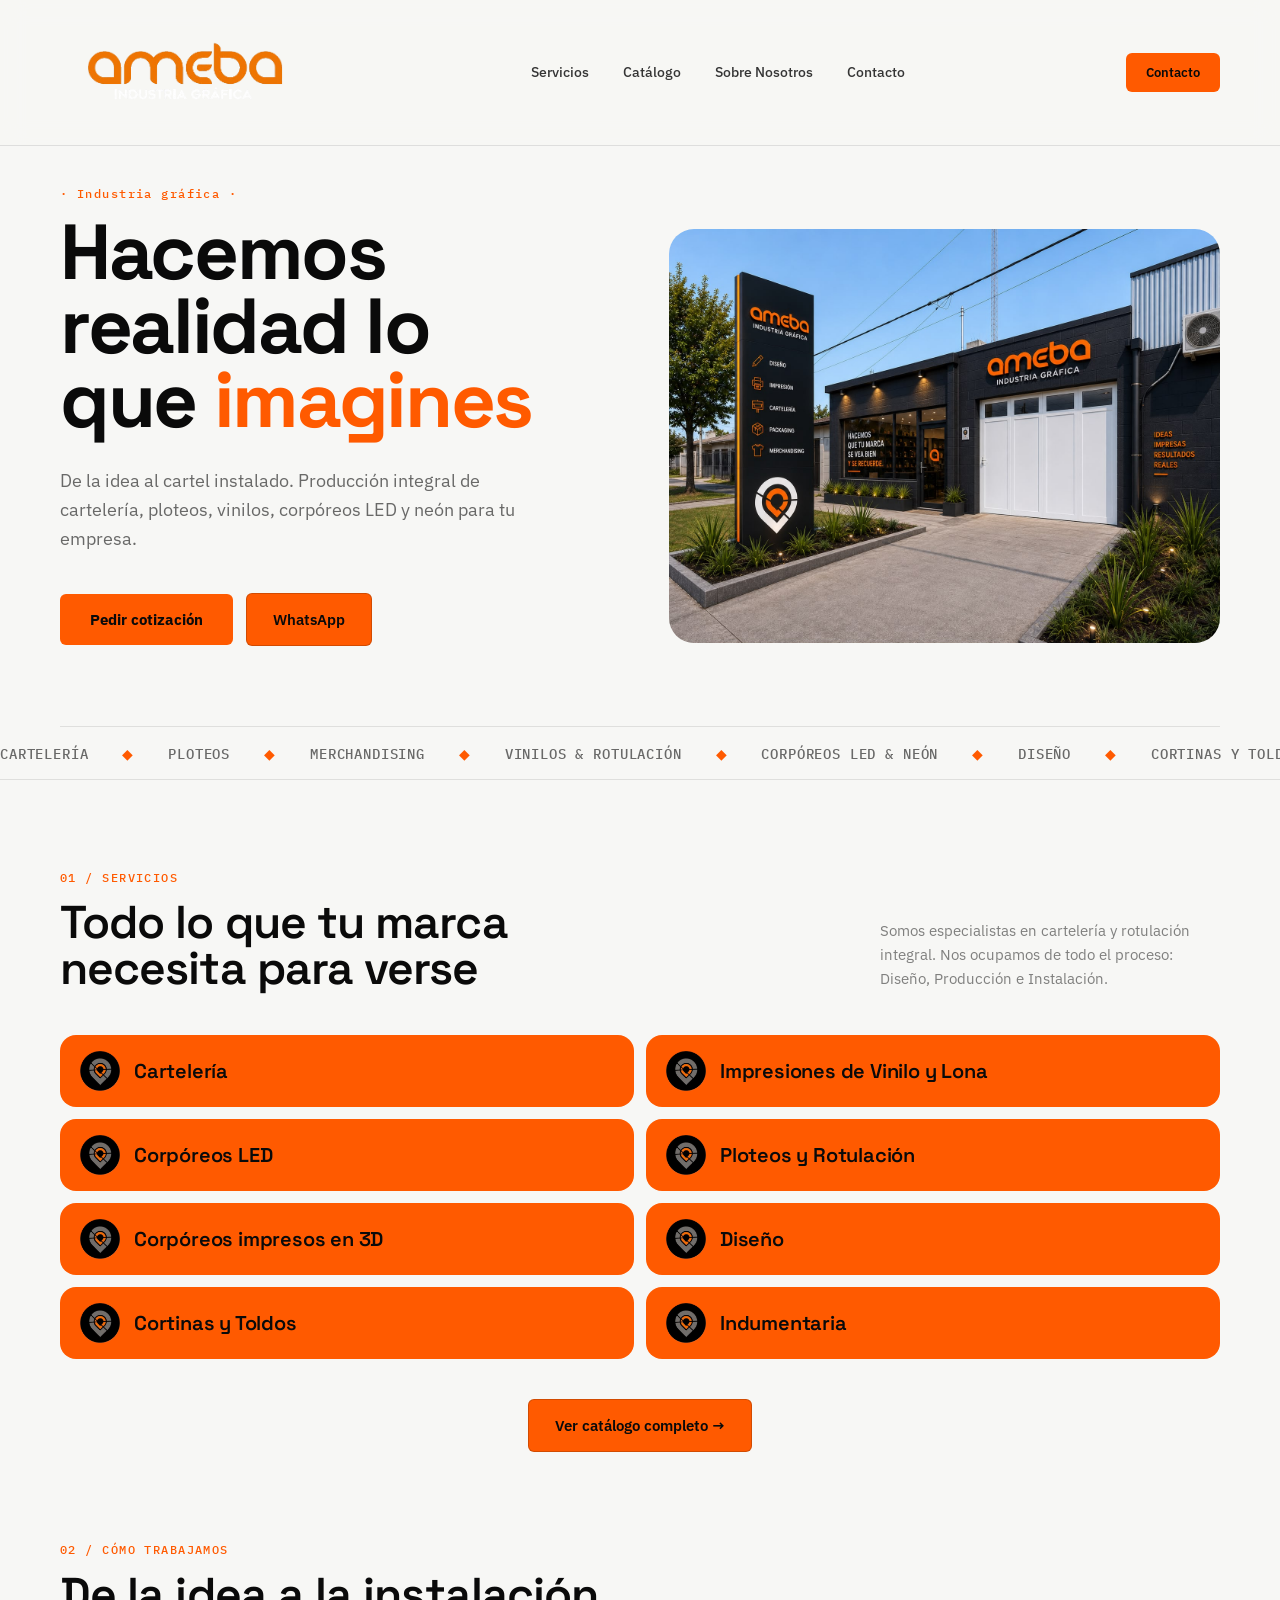
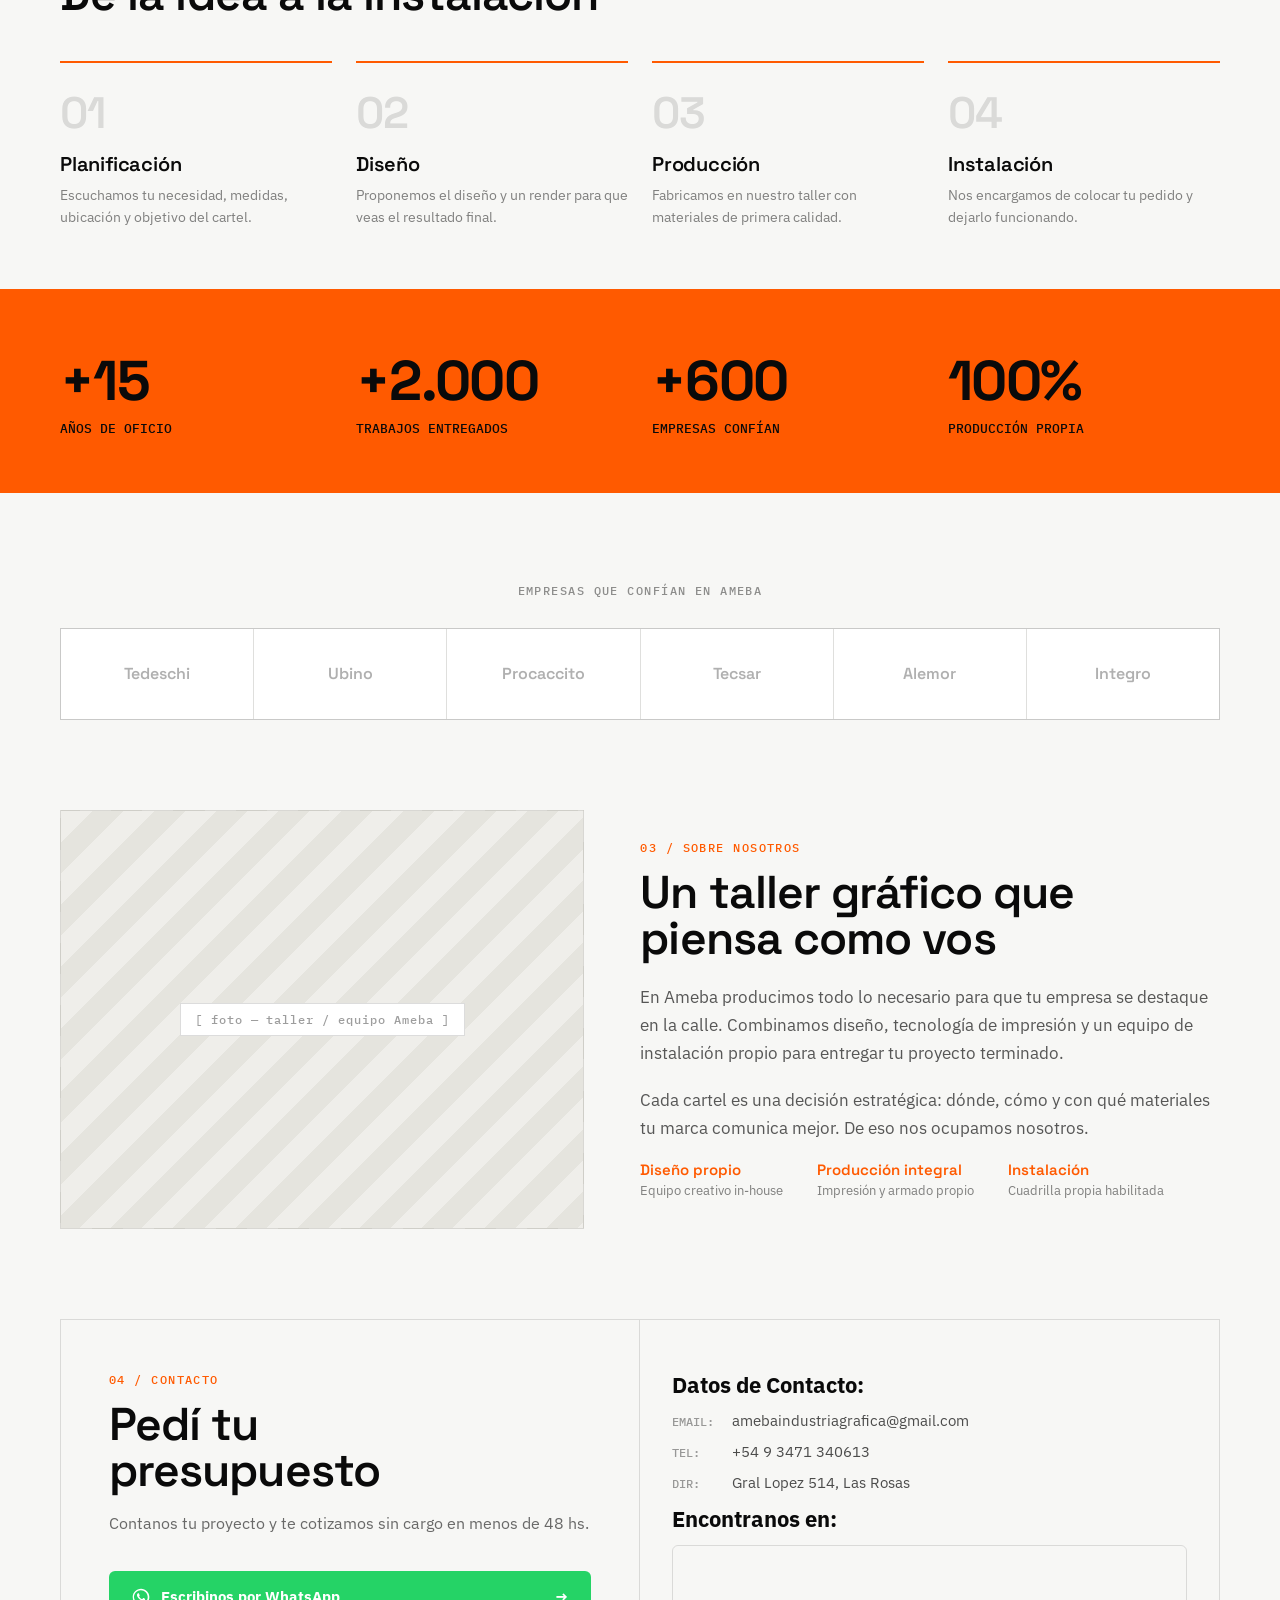
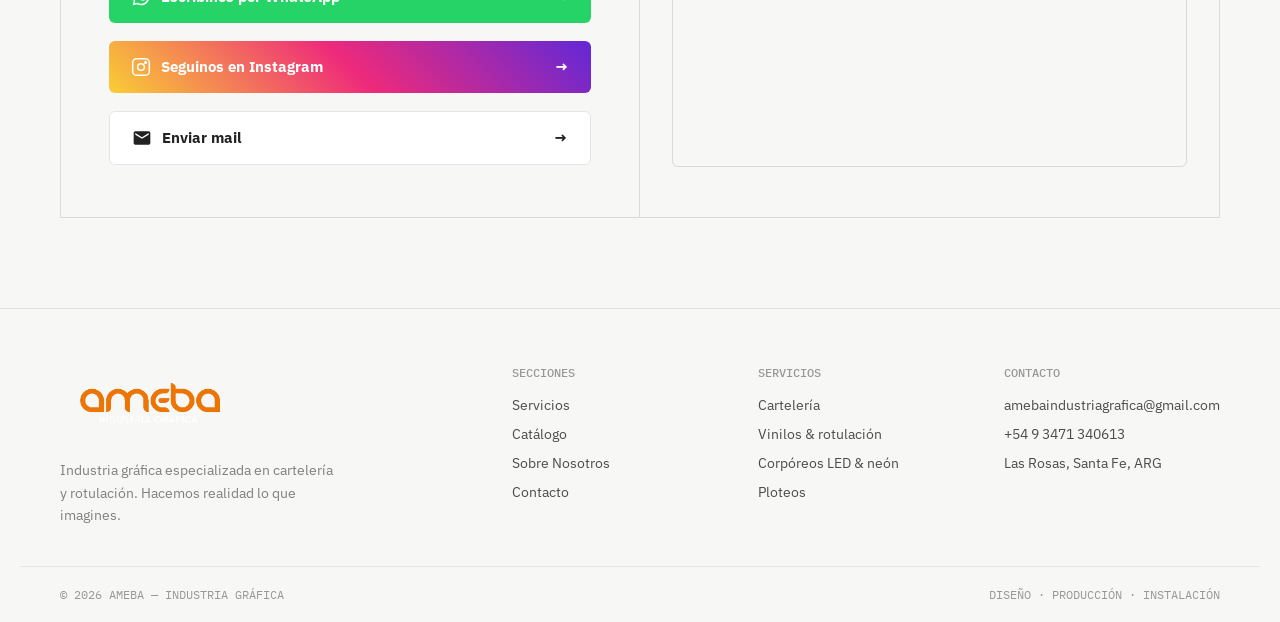
==== index.html @ 9a5fec44 "22/7" ====
<!doctype html>
<html lang="es">
  <head>
    <meta charset="UTF-8" />
    <meta name="viewport" content="width=device-width, initial-scale=1.0" />
    <title>Ameba | Industria Gráfica</title>
    <meta
      name="description"
      content="Ameba: industria gráfica especializada en cartelería y rotulación. Diseño, producción e instalación. Hacemos realidad lo que imaginás."
    />
    <link rel="preconnect" href="https://fonts.googleapis.com" />
    <link rel="preconnect" href="https://fonts.gstatic.com" crossorigin />
    <link
      href="https://fonts.googleapis.com/css2?family=Space+Grotesk:wght@400;500;600;700&family=IBM+Plex+Mono:wght@400;500;600&family=IBM+Plex+Sans:wght@400;500;600;700&display=swap"
      rel="stylesheet"
    />
    <link rel="stylesheet" href="styles.css" />
  </head>

  <body>
    <!-- ============ HEADER ============ -->
    <header>
      <div class="wrap nav">
        <a href="#top" class="logo">
          <img src="./src/logo.png" alt="logo" />
        </a>
        <nav class="nav-links" id="navLinks">
          <a href="#servicios">Servicios</a>
          <a href="catalogo.html">Catálogo</a>
          <a href="#nosotros">Sobre Nosotros</a>
          <a href="#contacto">Contacto</a>
        </nav>
        <a href="#contacto" class="nav-cta">Contacto</a>
        <button class="burger" id="burger" aria-label="Menú">
          <span></span><span></span><span></span>
        </button>
      </div>
    </header>

    <!-- ============ HERO ============ -->
    <section id="top" style="padding-top: 0">
      <div class="wrap">
        <div class="hero">
          <div class="hero-copy">
            <div class="kicker">· Industria gráfica ·</div>
            <h1 class="display">
              Hacemos<br />realidad lo<br />que <span class="o">imagines</span>
            </h1>
            <p>
              De la idea al cartel instalado. Producción integral de cartelería,
              ploteos, vinilos, corpóreos LED y neón para tu empresa.
            </p>
            <div class="hero-actions">
              <a href="#contacto" class="btn btn-primary">Pedir cotización</a>
              <a
                href="https://wa.me/5493471340613?text=Hola%20Ameba!%20Quiero%20pedir%20un%20presupuesto."
                target="_blank"
                rel="noopener"
                class="btn btn-ghost"
                >WhatsApp</a
              >
            </div>
          </div>
          <div class="hero-media">
            <img src="./src/frente.jpeg" alt="" style="border-radius: 25px" />
          </div>
        </div>
      </div>
    </section>

    <!-- ============ TICKER ============ -->
    <div class="ticker">
      <div class="ticker-track">
        <span class="ticker-group"
          ><span>CARTELERÍA</span><span class="d">◆</span><span>PLOTEOS</span
          ><span class="d">◆</span><span>MERCHANDISING</span
          ><span class="d">◆</span><span>VINILOS &amp; ROTULACIÓN</span
          ><span class="d">◆</span><span>CORPÓREOS LED &amp; NEÓN</span
          ><span class="d">◆</span><span>DISEÑO</span><span class="d">◆</span
          ><span>CORTINAS Y TOLDOS</span><span class="d">◆</span
          ><span>INDUMENTARIA</span><span class="d">◆</span></span
        >
        <span class="ticker-group" aria-hidden="true"
          ><span>CARTELERÍA</span><span class="d">◆</span><span>PLOTEOS</span
          ><span class="d">◆</span><span>MERCHANDISING</span
          ><span class="d">◆</span><span>VINILOS &amp; ROTULACIÓN</span
          ><span class="d">◆</span><span>CORPÓREOS LED &amp; NEÓN</span
          ><span class="d">◆</span><span>DISEÑO</span><span class="d">◆</span
          ><span>CORTINAS Y TOLDOS</span><span class="d">◆</span
          ><span>INDUMENTARIA</span><span class="d">◆</span></span
        >
      </div>
    </div>

    <!-- ============ SERVICIOS ============ -->
    <section id="servicios">
      <div class="wrap">
        <div class="sec-head">
          <div>
            <div class="kicker">01 / SERVICIOS</div>
            <h2 class="title display">
              Todo lo que tu marca<br />necesita para verse
            </h2>
          </div>
          <p>
            Somos especialistas en cartelería y rotulación integral. Nos
            ocupamos de todo el proceso: Diseño, Producción e Instalación.
          </p>
        </div>
        <div class="servicios-list">
          <div class="serv-btn">
            <img src="./src/gota.png" alt="" class="serv-btn-icon" />
            <span>Cartelería</span>
          </div>
          <div class="serv-btn">
            <img src="./src/gota.png" alt="" class="serv-btn-icon" />
            <span>Impresiones de Vinilo y Lona</span>
          </div>
          <div class="serv-btn">
            <img src="./src/gota.png" alt="" class="serv-btn-icon" />
            <span>Corpóreos LED</span>
          </div>
          <div class="serv-btn">
            <img src="./src/gota.png" alt="" class="serv-btn-icon" />
            <span>Ploteos y Rotulación</span>
          </div>
          <div class="serv-btn">
            <img src="./src/gota.png" alt="" class="serv-btn-icon" />
            <span>Corpóreos impresos en 3D</span>
          </div>
          <div class="serv-btn">
            <img src="./src/gota.png" alt="" class="serv-btn-icon" />
            <span>Diseño</span>
          </div>
          <div class="serv-btn">
            <img src="./src/gota.png" alt="" class="serv-btn-icon" />
            <span>Cortinas y Toldos</span>
          </div>
          <div class="serv-btn">
            <img src="./src/gota.png" alt="" class="serv-btn-icon" />
            <span>Indumentaria</span>
          </div>
        </div>
        <div style="text-align: center; margin-top: 40px">
          <a href="catalogo.html" class="btn btn-ghost"
            >Ver catálogo completo →</a
          >
        </div>
      </div>
    </section>

    <!-- ============ PROCESO ============ -->
    <section>
      <div class="wrap">
        <div class="kicker">02 / CÓMO TRABAJAMOS</div>
        <h2 class="title display" style="margin-bottom: 44px">
          De la idea a la instalación
        </h2>
        <div class="pasos">
          <div class="paso">
            <div class="num">01</div>
            <h3>Planificación</h3>
            <p>
              Escuchamos tu necesidad, medidas, ubicación y objetivo del cartel.
            </p>
          </div>
          <div class="paso">
            <div class="num">02</div>
            <h3>Diseño</h3>
            <p>
              Proponemos el diseño y un render para que veas el resultado final.
            </p>
          </div>
          <div class="paso">
            <div class="num">03</div>
            <h3>Producción</h3>
            <p>
              Fabricamos en nuestro taller con materiales de primera calidad.
            </p>
          </div>
          <div class="paso">
            <div class="num">04</div>
            <h3>Instalación</h3>
            <p>Nos encargamos de colocar tu pedido y dejarlo funcionando.</p>
          </div>
        </div>
      </div>
    </section>

    <!-- ============ ESTADÍSTICAS ============ -->
    <section class="stats" style="padding-top: 0">
      <div class="wrap stats-grid">
        <div class="stat">
          <div class="big">+15</div>
          <div class="lbl">AÑOS DE OFICIO</div>
        </div>
        <div class="stat">
          <div class="big">+2.000</div>
          <div class="lbl">TRABAJOS ENTREGADOS</div>
        </div>
        <div class="stat">
          <div class="big">+600</div>
          <div class="lbl">EMPRESAS CONFÍAN</div>
        </div>
        <div class="stat">
          <div class="big">100%</div>
          <div class="lbl">PRODUCCIÓN PROPIA</div>
        </div>
      </div>
    </section>

    <!-- ============ CLIENTES ============ -->
    <section>
      <div class="wrap">
        <div class="clientes-head">EMPRESAS QUE CONFÍAN EN AMEBA</div>
        <div class="clientes">
          <div class="cliente">Tedeschi</div>
          <div class="cliente">Ubino</div>
          <div class="cliente">Procaccito</div>
          <div class="cliente">Tecsar</div>
          <div class="cliente">Alemor</div>
          <div class="cliente">Integro</div>
        </div>
      </div>
    </section>

    <!-- ============ SOBRE NOSOTROS ============ -->
    <section id="nosotros" class="nosotros">
      <div class="wrap">
        <div class="nosotros-grid">
          <div class="nosotros-img">
            <span class="ph-label">[ foto — taller / equipo Ameba ]</span>
          </div>
          <div>
            <div class="kicker">03 / SOBRE NOSOTROS</div>
            <h2 class="title display">
              Un taller gráfico que<br />piensa como vos
            </h2>
            <p>
              En Ameba producimos todo lo necesario para que tu empresa se
              destaque en la calle. Combinamos diseño, tecnología de impresión y
              un equipo de instalación propio para entregar tu proyecto
              terminado.
            </p>
            <p>
              Cada cartel es una decisión estratégica: dónde, cómo y con qué
              materiales tu marca comunica mejor. De eso nos ocupamos nosotros.
            </p>
            <div class="pilares">
              <div class="pilar">
                <strong>Diseño propio</strong
                ><span>Equipo creativo in-house</span>
              </div>
              <div class="pilar">
                <strong>Producción integral</strong
                ><span>Impresión y armado propio</span>
              </div>
              <div class="pilar">
                <strong>Instalación</strong
                ><span>Cuadrilla propia habilitada</span>
              </div>
            </div>
          </div>
        </div>
      </div>
    </section>

    <!-- ============ CONTACTO ============ -->
    <section id="contacto">
      <div class="wrap">
        <div class="contacto-box">
          <div class="contacto-left">
            <div class="kicker">04 / CONTACTO</div>
            <h2 class="title display">Pedí tu<br />presupuesto</h2>
            <p>
              Contanos tu proyecto y te cotizamos sin cargo en menos de 48 hs.
            </p>
            <a
              href="https://wa.me/5493471340613?text=Hola%20Ameba!%20Quiero%20pedir%20un%20presupuesto."
              target="_blank"
              rel="noopener"
              class="wa-btn"
            >
              <span
                ><svg viewBox="0 0 24 24" fill="currentColor">
                  <path
                    d="M12.04 2c-5.5 0-10 4.5-10 10 0 1.77.46 3.44 1.26 4.88L2 22l5.25-1.38A9.96 9.96 0 0 0 12.04 22c5.5 0 10-4.5 10-10s-4.5-10-10-10Zm0 18.2c-1.6 0-3.1-.43-4.4-1.2l-.32-.19-3.12.82.83-3.04-.2-.32a8.18 8.18 0 0 1-1.24-4.27c0-4.53 3.7-8.2 8.24-8.2s8.24 3.67 8.24 8.2-3.7 8.2-8.24 8.2Zm4.5-6.13c-.24-.12-1.44-.71-1.66-.8-.22-.08-.39-.12-.55.12-.16.24-.63.8-.78.96-.14.16-.29.18-.53.06-.24-.12-1.02-.38-1.94-1.2-.72-.64-1.2-1.43-1.35-1.67-.14-.24-.02-.37.11-.49.11-.11.24-.29.36-.43.12-.14.16-.24.24-.4.08-.16.04-.3-.02-.42-.06-.12-.55-1.33-.76-1.82-.2-.48-.4-.41-.55-.42-.14-.01-.3-.01-.46-.01-.16 0-.42.06-.64.3-.22.24-.84.82-.84 2s.86 2.32.98 2.48c.12.16 1.7 2.6 4.13 3.64.58.25 1.03.4 1.38.51.58.18 1.11.16 1.53.1.47-.07 1.44-.59 1.64-1.16.2-.57.2-1.06.14-1.16-.06-.1-.22-.16-.46-.28Z"
                  /></svg
                >Escribinos por WhatsApp</span
              ><span>→</span>
            </a>
            <a
              href="https://instagram.com/amebalasrosas"
              target="_blank"
              rel="noopener"
              class="wa-btn ig-btn"
            >
              <span
                ><svg
                  viewBox="0 0 24 24"
                  fill="none"
                  stroke="currentColor"
                  stroke-width="1.8"
                >
                  <rect x="2" y="2" width="20" height="20" rx="5" />
                  <circle cx="12" cy="12" r="4" />
                  <circle cx="17.5" cy="6.5" r="1" /></svg
                >Seguinos en Instagram</span
              ><span>→</span>
            </a>
            <a
              href="mailto:amebaindustriagrafica@gmail.com"
              class="wa-btn email-btn"
            >
              <span
                ><svg viewBox="0 0 24 24" fill="currentColor">
                  <path
                    d="M20 4H4c-1.1 0-1.99.9-1.99 2L2 18c0 1.1.9 2 2 2h16c1.1 0 2-.9 2-2V6c0-1.1-.9-2-2-2Zm0 4-8 5-8-5V6l8 5 8-5v2Z"
                  /></svg
                >Enviar mail</span
              ><span>→</span>
            </a>
          </div>
          <div class="form">
            <div class="datos">
              <div style="font-size: 22px; color: #0a0a0a; font-weight: 800">
                Datos de Contacto:
              </div>
              <div><b>EMAIL: &nbsp;</b> amebaindustriagrafica@gmail.com</div>
              <div><b>TEL: &nbsp;&nbsp;&nbsp;</b> +54 9 3471 340613</div>
              <div>
                <b>DIR: &nbsp;&nbsp;&nbsp;</b> Gral Lopez 514, Las Rosas
              </div>
              <div style="font-size: 22px; color: #0a0a0a; font-weight: 800">
                Encontranos en:
              </div>
              <div class="mapa">
                <iframe
                  src="https://www.google.com/maps?q=Gral+Lopez+514,+Las+Rosas,+Santa+Fe,+Argentina&output=embed"
                  loading="lazy"
                  referrerpolicy="no-referrer-when-downgrade"
                ></iframe>
              </div>
            </div>
          </div>
        </div>
      </div>
    </section>

    <!-- ============ FOOTER ============ -->
    <footer>
      <div class="wrap footer-grid">
        <div>
          <div class="footer-logo">
            <img src="./src/logo.png" alt="logo" style="width: 180px" />
          </div>
          <p>
            Industria gráfica especializada en cartelería y rotulación. Hacemos
            realidad lo que imagines.
          </p>
        </div>
        <div class="footer-col">
          <h5>SECCIONES</h5>
          <div class="items">
            <a href="#servicios">Servicios</a>
            <a href="#catalogo">Catálogo</a>
            <a href="#nosotros">Sobre Nosotros</a>
            <a href="#contacto">Contacto</a>
          </div>
        </div>
        <div class="footer-col">
          <h5>SERVICIOS</h5>
          <div class="items">
            <span>Cartelería</span><span>Vinilos &amp; rotulación</span
            ><span>Corpóreos LED &amp; neón</span><span>Ploteos</span>
          </div>
        </div>
        <div class="footer-col">
          <h5>CONTACTO</h5>
          <div class="items">
            <span>amebaindustriagrafica@gmail.com</span
            ><span>+54 9 3471 340613</span><span>Las Rosas, Santa Fe, ARG</span>
          </div>
        </div>
      </div>
      <div class="wrap footer-bottom">
        <span>© 2026 AMEBA — INDUSTRIA GRÁFICA</span>
        <span>DISEÑO · PRODUCCIÓN · INSTALACIÓN</span>
      </div>
    </footer>

    <script>
      // Menú mobile
      var burger = document.getElementById("burger");
      var navLinks = document.getElementById("navLinks");
      burger.addEventListener("click", function () {
        navLinks.classList.toggle("open");
      });
      navLinks.querySelectorAll("a").forEach(function (a) {
        a.addEventListener("click", function () {
          navLinks.classList.remove("open");
        });
      });

      // Filtro de catálogo
      var filtros = document.querySelectorAll("#filtros .filtro");
      var obras = document.querySelectorAll("#obras .obra");
      filtros.forEach(function (btn) {
        btn.addEventListener("click", function () {
          filtros.forEach(function (b) {
            b.classList.remove("active");
          });
          btn.classList.add("active");
          var cat = btn.getAttribute("data-cat");
          obras.forEach(function (o) {
            o.style.display =
              cat === "Todos" || o.getAttribute("data-cat") === cat
                ? ""
                : "none";
          });
        });
      });
    </script>
  </body>
</html>
---- styles.css ----
:root {
  --naranja: #FF5A00;
  --naranja-hover: #ff7328;
  --negro: #0a0a0a;
  --fondo: #f7f7f5;
  --panel: #ffffff;
  --line: rgba(10, 10, 10, .1);
  --tx-60: rgba(10, 10, 10, .6);
  --tx-50: rgba(10, 10, 10, .5);
  --tx-40: rgba(10, 10, 10, .4);
  --maxw: 1240px;
}

* {
  box-sizing: border-box;
  margin: 0;
  padding: 0
}

html {
  scroll-behavior: smooth;
  overflow-x: hidden;
  max-width: 100vw
}

body {
  background: var(--fondo);
  color: var(--negro);
  font-family: 'IBM Plex Sans', system-ui, sans-serif;
  -webkit-font-smoothing: antialiased;
  overflow-x: hidden
}

a {
  color: inherit;
  text-decoration: none
}

img {
  max-width: 100%;
  display: block
}

.wrap {
  max-width: var(--maxw);
  margin: 0 auto;
  padding-left: 40px;
  padding-right: 40px
}

.mono {
  font-family: 'IBM Plex Mono', monospace
}

.display {
  font-family: 'Space Grotesk', sans-serif;
  letter-spacing: -.02em
}

.kicker {
  font: 500 12px 'IBM Plex Mono', monospace;
  letter-spacing: .12em;
  color: var(--naranja);
  margin-bottom: 14px
}

/* botones */
.btn {
  display: inline-flex;
  align-items: center;
  gap: 9px;
  border-radius: 6px;
  font: 600 15px 'IBM Plex Sans', sans-serif;
  cursor: pointer;
  transition: all .15s;
  border: none
}

.btn-primary {
  background: var(--naranja);
  color: var(--negro);
  padding: 16px 30px;
  font-weight: 700
}

.btn-primary:hover {
  background: var(--naranja-hover)
}

.btn-ghost {
  padding: 16px 26px;
  border: 1.5px solid rgba(10, 10, 10, .18);
  color: #0a0a0a;
  background-color: var(--naranja);
}

.btn-ghost:hover {
  border-color: var(--naranja);
  color: #fff
}

/* header */
header {
  position: sticky;
  top: 0;
  z-index: 50;
  background: rgba(247, 247, 245, .82);
  backdrop-filter: blur(12px);
  border-bottom: 1px solid var(--line)
}

.nav {
  display: flex;
  align-items: center;
  justify-content: space-between;
  padding-top: 18px;
  padding-bottom: 18px
}

.logo {
  font: 700 26px 'Space Grotesk', sans-serif;
  letter-spacing: -.02em;
  color: var(--naranja);
  flex-shrink: 0
}

.logo img {
  width: 250px;
  max-width: 100%;
  height: auto
}

.nav-links {
  display: flex;
  gap: 34px;
  font: 500 14px 'IBM Plex Sans', sans-serif;
  color: rgba(10, 10, 10, .82)
}

.nav-links a:hover {
  color: var(--naranja)
}

.nav-cta {
  background: var(--naranja);
  color: var(--negro);
  padding: 11px 20px;
  border-radius: 6px;
  font: 600 13px 'IBM Plex Sans', sans-serif;
  transition: background .15s
}

.nav-cta:hover {
  background: var(--naranja-hover)
}

.burger {
  display: none;
  flex-direction: column;
  gap: 5px;
  background: none;
  border: none;
  cursor: pointer;
  padding: 6px
}

.burger span {
  width: 24px;
  height: 2px;
  background: var(--negro);
  transition: .2s
}

/* hero */
.hero {
  display: grid;
  grid-template-columns: 1.05fr .95fr;
  min-height: 560px;
  border-bottom: 1px solid var(--line)
}

.hero-copy {
  padding: 40px 48px 80px 0;
  display: flex;
  flex-direction: column;
  justify-content: center
}

.hero h1 {
  font: 700 78px/.95 'Space Grotesk', sans-serif;
  letter-spacing: -.03em
}

.hero h1 .o {
  color: var(--naranja)
}

.hero p {
  max-width: 460px;
  margin: 30px 0 40px;
  font-size: 18px;
  line-height: 1.6;
  color: var(--tx-60)
}

.hero-actions {
  display: flex;
  gap: 13px;
  align-items: center;
  flex-wrap: wrap
}

.hero-media {
  position: relative;
  display: flex;
  align-items: center;
  justify-content: center
}

.ph-label {
  font: 500 12px 'IBM Plex Mono', monospace;
  color: var(--tx-40);
  letter-spacing: .08em;
  background: var(--panel);
  padding: 8px 14px;
  border: 1px solid rgba(10, 10, 10, .14);
  text-align: center
}

.hero-badge {
  position: absolute;
  left: 30px;
  bottom: 30px;
  background: var(--naranja);
  color: var(--negro);
  padding: 10px 16px;
  font: 600 13px 'IBM Plex Mono', monospace
}

/* ticker */
.ticker {
  overflow: hidden;
  border-bottom: 1px solid var(--line);
  padding: 16px 0;
  white-space: nowrap
}

.ticker-track {
  display: inline-flex;
  animation: marquee 26s linear infinite;
  font: 500 14px 'IBM Plex Mono', monospace;
  color: var(--tx-60);
  letter-spacing: .06em
}

/* nota: color base ya hereda de --tx-60 (oscuro en modo claro) */

.ticker-group {
  display: inline-flex;
  gap: 34px;
  padding-right: 34px
}

.ticker .d {
  color: var(--naranja)
}

@keyframes marquee {
  from {
    transform: translateX(0)
  }

  to {
    transform: translateX(-50%)
  }
}

/* secciones */
section {
  padding-top: 90px
}

.sec-head {
  display: flex;
  align-items: flex-end;
  justify-content: space-between;
  gap: 30px;
  flex-wrap: wrap;
  margin-bottom: 44px
}

h2.title {
  font: 600 46px/1 'Space Grotesk', sans-serif;
  letter-spacing: -.02em
}

.sec-head p {
  max-width: 340px;
  font-size: 15px;
  line-height: 1.6;
  color: var(--tx-50)
}

/* servicios */
.servicios-list {
  display: flex;
  flex-direction: column;
  gap: 16px
}

@media (min-width: 861px) {
  .servicios-list {
    display: grid;
    grid-template-columns: repeat(2, 1fr);
    gap: 12px
  }

  .serv-btn {
    justify-content: flex-start
  }
}

.serv-btn {
  display: flex;
  align-items: center;
  gap: 14px;
  background: var(--naranja);
  color: var(--negro);
  border-radius: 16px;
  padding: 16px 20px;
  font: 600 20px 'Space Grotesk', sans-serif;
  letter-spacing: -.01em;
  transition: background .15s
}

.serv-btn:hover {
  background: var(--naranja-hover)
}

.serv-btn-icon {
  width: 40px;
  height: 40px;
  object-fit: contain;
  flex-shrink: 0
}

/* catálogo */
.filtros {
  display: flex;
  gap: 8px;
  flex-wrap: wrap
}

.filtro {
  padding: 9px 16px;
  border-radius: 100px;
  font: 600 13px 'IBM Plex Sans', sans-serif;
  cursor: pointer;
  transition: all .15s;
  background: transparent;
  color: rgba(10, 10, 10, .7);
  border: 1.5px solid rgba(10, 10, 10, .18)
}

.filtro:hover {
  border-color: var(--naranja)
}

.filtro.active {
  background: var(--naranja);
  color: var(--negro);
  border-color: var(--naranja)
}

.obras {
  display: grid;
  grid-template-columns: repeat(3, 1fr);
  gap: 16px
}

.obra {
  position: relative;
  aspect-ratio: 4/3;
  background: repeating-linear-gradient(45deg, #2a2a28 0 16px, #1e1e1c 16px 32px);
  border: 1px solid var(--line);
  overflow: hidden;
  cursor: pointer;
  transition: border-color .15s
}

.obra:hover {
  border-color: rgba(255, 90, 0, .6)
}

.obra .cat {
  position: absolute;
  top: 14px;
  left: 14px;
  font: 500 11px 'IBM Plex Mono', monospace;
  color: var(--naranja);
  background: rgba(10, 10, 10, .75);
  padding: 4px 8px;
  border: 1px solid rgba(255, 255, 255, .14)
}

.obra .meta {
  position: absolute;
  left: 0;
  right: 0;
  bottom: 0;
  padding: 16px;
  background: linear-gradient(to top, rgba(10, 10, 10, .92), transparent)
}

.obra .meta h4 {
  font: 600 17px 'Space Grotesk', sans-serif;
  letter-spacing: -.01em;
  color: #fff
}

.obra .meta span {
  font-size: 12px;
  color: rgba(255, 255, 255, .65)
}

/* proceso */
.pasos {
  display: grid;
  grid-template-columns: repeat(4, 1fr);
  gap: 24px
}

.paso {
  border-top: 2px solid var(--naranja);
  padding-top: 22px
}

.paso .num {
  font: 600 44px 'Space Grotesk', sans-serif;
  color: rgba(10, 10, 10, .12);
  letter-spacing: -.02em
}

.paso h3 {
  font: 600 20px 'Space Grotesk', sans-serif;
  letter-spacing: -.01em;
  margin: 10px 0 8px
}

.paso p {
  font-size: 14px;
  line-height: 1.55;
  color: var(--tx-50)
}

/* stats */
.stats {
  background: var(--naranja);
  color: var(--negro);
  margin-top: 60px
}

.stats-grid {
  display: grid;
  grid-template-columns: repeat(4, 1fr);
  gap: 24px;
  padding-top: 56px;
  padding-bottom: 56px
}

.stat .big {
  font: 700 56px 'Space Grotesk', sans-serif;
  letter-spacing: -.03em
}

.stat .lbl {
  font: 500 13px 'IBM Plex Mono', monospace;
  margin-top: 4px
}

/* clientes */
.clientes-head {
  font: 500 12px 'IBM Plex Mono', monospace;
  letter-spacing: .12em;
  color: rgba(10, 10, 10, .45);
  margin-bottom: 30px;
  text-align: center
}

.clientes {
  display: grid;
  grid-template-columns: repeat(6, 1fr);
  gap: 1px;
  background: var(--line);
  border: 1px solid var(--line)
}

.cliente {
  background: var(--panel);
  height: 90px;
  display: flex;
  align-items: center;
  justify-content: center;
  font: 600 16px 'Space Grotesk', sans-serif;
  color: rgba(10, 10, 10, .32);
  transition: color .15s
}

.cliente:hover {
  color: rgba(10, 10, 10, .65)
}

/* nosotros */
.nosotros-grid {
  display: grid;
  grid-template-columns: .95fr 1.05fr;
  gap: 56px;
  align-items: center
}

.nosotros-img {
  aspect-ratio: 5/4;
  background: repeating-linear-gradient(135deg, #efeeea 0 22px, #e5e4de 22px 44px);
  border: 1px solid var(--line);
  display: flex;
  align-items: center;
  justify-content: center
}

.nosotros h2 {
  margin-bottom: 22px
}

.nosotros p {
  margin-bottom: 18px;
  font-size: 17px;
  line-height: 1.65;
  color: rgba(10, 10, 10, .68)
}

.pilares {
  display: flex;
  gap: 34px;
  flex-wrap: wrap;
  margin-top: 10px
}

.pilar strong {
  display: block;
  font: 600 15px 'Space Grotesk', sans-serif;
  color: var(--naranja)
}

.pilar span {
  font-size: 13px;
  color: var(--tx-50)
}

/* contacto */
.contacto-box {
  border: 1px solid rgba(10, 10, 10, .12);
  display: grid;
  grid-template-columns: 1fr 1fr
}

.contacto-left {
  padding: 52px 48px;
  border-right: 1px solid rgba(10, 10, 10, .12)
}

.contacto-left h2 {
  margin-bottom: 18px
}

.contacto-left>p {
  margin-bottom: 34px;
  font-size: 16px;
  line-height: 1.6;
  color: var(--tx-60)
}

.wa-btn {
  display: flex;
  align-items: center;
  justify-content: space-between;
  background: #25D366;
  color: #fff;
  padding: 16px 22px;
  border-radius: 6px;
  font: 700 15px 'IBM Plex Sans', sans-serif;
  transition: background .15s;
  margin-bottom: 18px
}

.wa-btn:hover {
  background: #1ebe57
}

.ig-btn {
  background: linear-gradient(45deg, #f9ce34, #ee2a7b, #6228d7);
  color: #fff;
}

.email-btn {
  background: #fff;
  color: #222;
  border: 1px solid #e5e5e5;
  margin-bottom: 0;
}

.email-btn:hover {
  background: #e0e0e0;
}

.ig-btn:hover {
  background: linear-gradient(45deg, #f9ce34, #ee2a7b, #6228d7);
  box-shadow: 0 8px 20px rgba(238, 42, 123, .35)
}

.wa-btn span:first-child,
.ig-btn span:first-child {
  display: inline-flex;
  align-items: center;
  gap: 10px
}

.wa-btn svg,
.ig-btn svg {
  width: 20px;
  height: 20px;
  flex-shrink: 0
}


.datos {
  display: flex;
  flex-direction: column;
  gap: 12px;
  font-size: 15px;
  color: rgba(10, 10, 10, .72)
}

.datos b {
  color: var(--tx-40);
  font: 500 12px 'IBM Plex Mono', monospace;
  font-weight: 500
}


.mapa {
  border: 1px solid rgba(10, 10, 10, .12);
  border-radius: 6px;
  overflow: hidden
}

.mapa iframe {
  display: block;
  width: 100%;
  height: 220px;
  border: 0;
}

.form {
  padding: 32px 32px;
  display: flex;
  flex-direction: column;
  justify-content: center;
  gap: 16px
}

.field label {
  display: block;
  font: 500 12px 'IBM Plex Mono', monospace;
  color: var(--tx-50);
  margin-bottom: 8px
}

.field input,
.field textarea {
  width: 100%;
  background: var(--panel);
  border: 1px solid rgba(10, 10, 10, .16);
  border-radius: 6px;
  padding: 13px 15px;
  color: var(--negro);
  font: 400 15px 'IBM Plex Sans', sans-serif;
  outline: none;
  transition: border-color .15s
}

.field textarea {
  resize: vertical
}

.field input:focus,
.field textarea:focus {
  border-color: var(--naranja)
}

.form button {
  margin-top: 6px;
  background: var(--negro);
  color: #fff;
  border: none;
  padding: 16px;
  border-radius: 6px;
  font: 700 15px 'IBM Plex Sans', sans-serif;
  cursor: pointer;
  transition: background .15s
}

.form button:hover {
  background: var(--naranja);
  color: #fff
}

/* footer */
footer {
  border-top: 1px solid var(--line);
  margin-top: 90px
}

.footer-grid {
  display: grid;
  grid-template-columns: 2fr 1fr 1fr 1fr;
  gap: 40px;
  padding-top: 56px;
  padding-bottom: 40px
}

.footer-logo {
  margin-bottom: 16px
}

.footer-grid p {
  max-width: 280px;
  font-size: 14px;
  line-height: 1.6;
  color: var(--tx-50)
}

.footer-col h5 {
  font: 500 12px 'IBM Plex Mono', monospace;
  color: var(--tx-40);
  margin-bottom: 16px;
  font-weight: 500
}

.footer-col .items {
  display: flex;
  flex-direction: column;
  gap: 11px;
  font-size: 14px;
  color: rgba(10, 10, 10, .72)
}

.footer-col .items a:hover {
  color: var(--naranja)
}

.footer-bottom {
  border-top: 1px solid rgba(10, 10, 10, .08);
  padding-top: 20px;
  padding-bottom: 20px;
  display: flex;
  justify-content: space-between;
  flex-wrap: wrap;
  gap: 10px;
  font: 400 12px 'IBM Plex Mono', monospace;
  color: rgba(10, 10, 10, .4)
}

/* ============ RESPONSIVE ============ */
@media (max-width:1080px) {
  .obras {
    grid-template-columns: repeat(2, 1fr)
  }

  .clientes {
    grid-template-columns: repeat(3, 1fr)
  }

  .footer-grid {
    grid-template-columns: 1fr 1fr
  }
}

@media (max-width:860px) {
  .wrap {
    padding-left: 24px;
    padding-right: 24px
  }

  .nav {
    padding-top: 8px;
    padding-bottom: 8px
  }

  .logo img {
    width: 170px
  }

  .nav-links,
  .nav-cta {
    display: none
  }

  .burger {
    display: flex
  }

  .nav-links.open {
    display: flex;
    position: absolute;
    top: 100%;
    left: 0;
    right: 0;
    flex-direction: column;
    gap: 0;
    background: var(--fondo);
    border-bottom: 1px solid var(--line);
    padding: 8px 0
  }

  .nav-links.open a {
    padding: 14px 24px;
    font-size: 16px
  }

  .hero {
    grid-template-columns: 1fr
  }

  .hero-copy {
    padding: 24px 0 48px
  }

  .hero h1 {
    font-size: clamp(46px, 12vw, 64px)
  }

  .hero-media {
    min-height: 280px
  }

  .pasos {
    grid-template-columns: repeat(2, 1fr);
    gap: 32px
  }

  .stats-grid {
    grid-template-columns: repeat(2, 1fr);
    gap: 36px
  }

  .nosotros-grid {
    grid-template-columns: 1fr;
    gap: 32px
  }

  .contacto-box {
    grid-template-columns: 1fr
  }

  .contacto-left {
    border-right: none;
    border-bottom: 1px solid rgba(10, 10, 10, .12)
  }

  section {
    padding-top: 64px
  }

  h2.title {
    font-size: 34px
  }
}

@media (max-width:560px) {
  .wrap {
    padding-left: 18px;
    padding-right: 18px
  }

  .logo img {
    width: 140px
  }

  .obras {
    grid-template-columns: 1fr
  }

  .clientes {
    grid-template-columns: repeat(2, 1fr)
  }

  .pasos,
  .stats-grid {
    grid-template-columns: 1fr
  }

  .footer-grid {
    grid-template-columns: 1fr
  }

  .contacto-left,
  .form {
    padding: 36px 24px
  }

  .hero-actions .btn {
    flex: 1;
    justify-content: center
  }
}
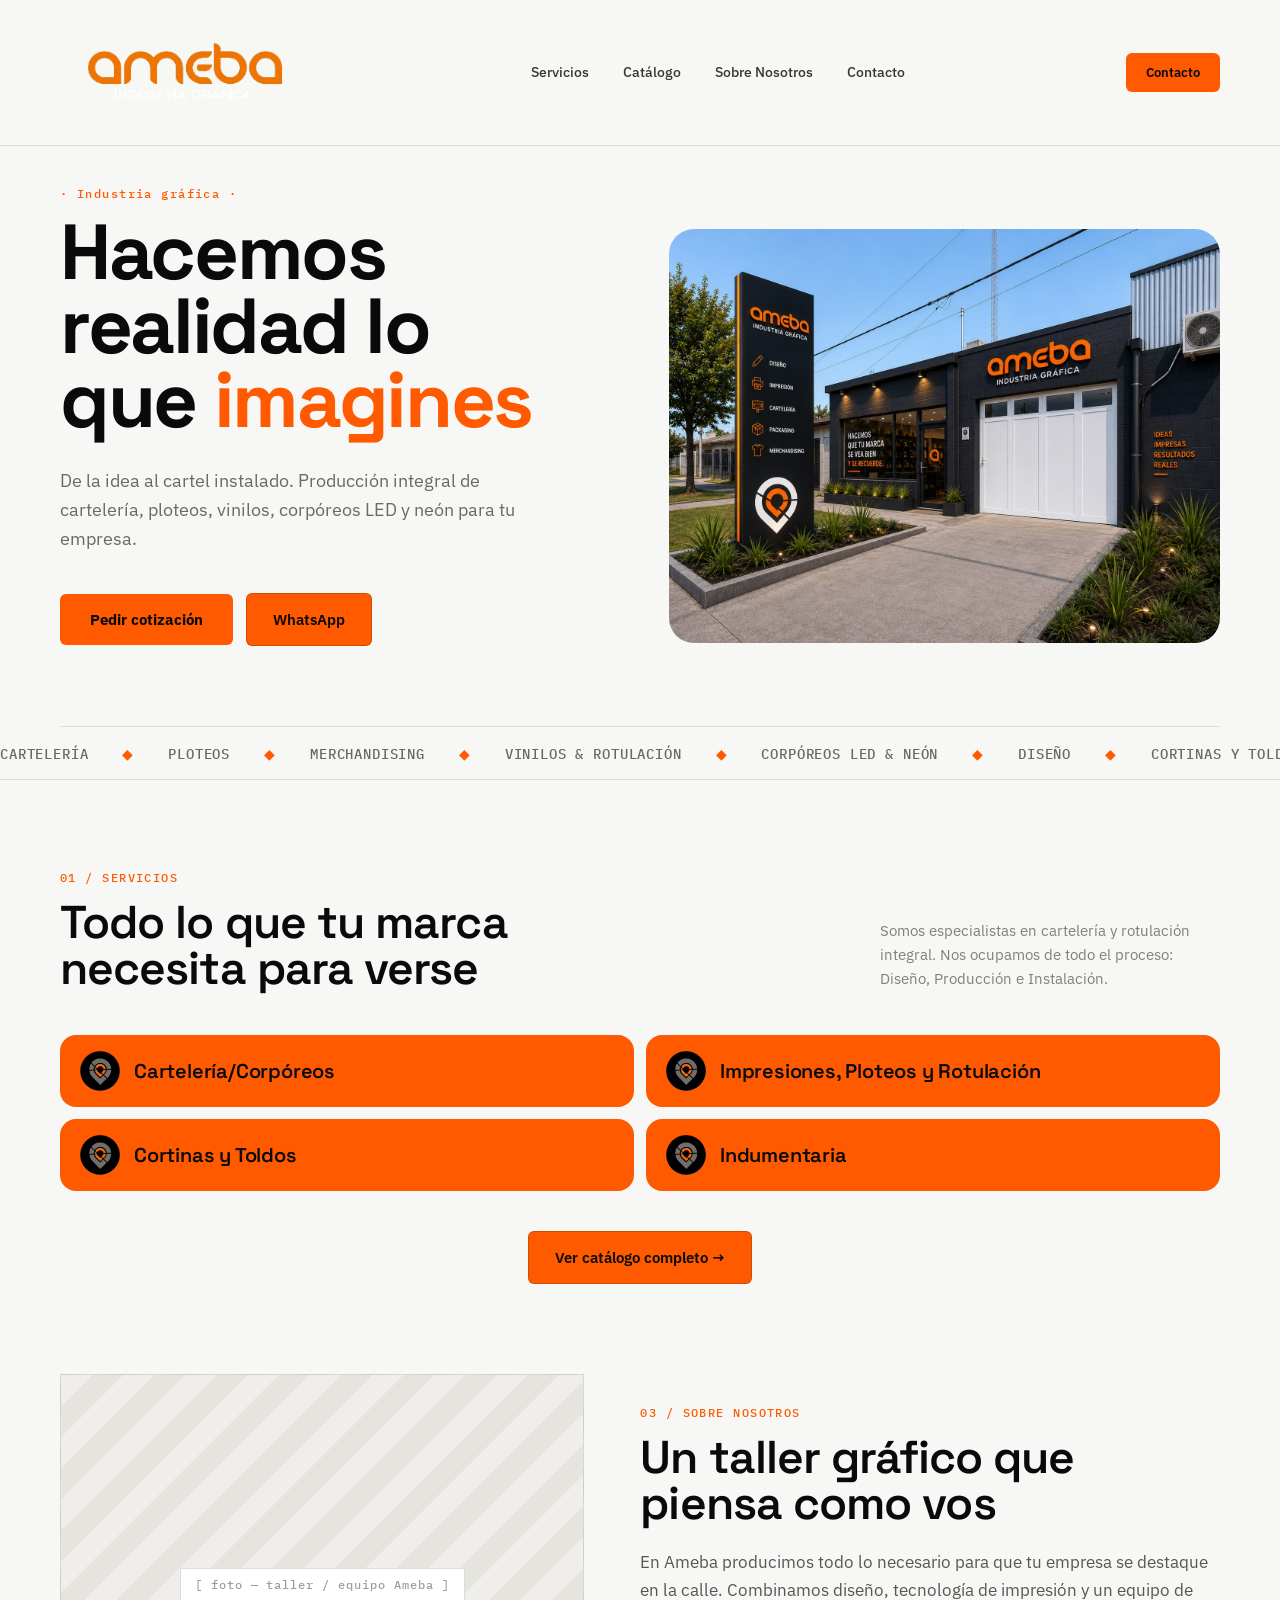
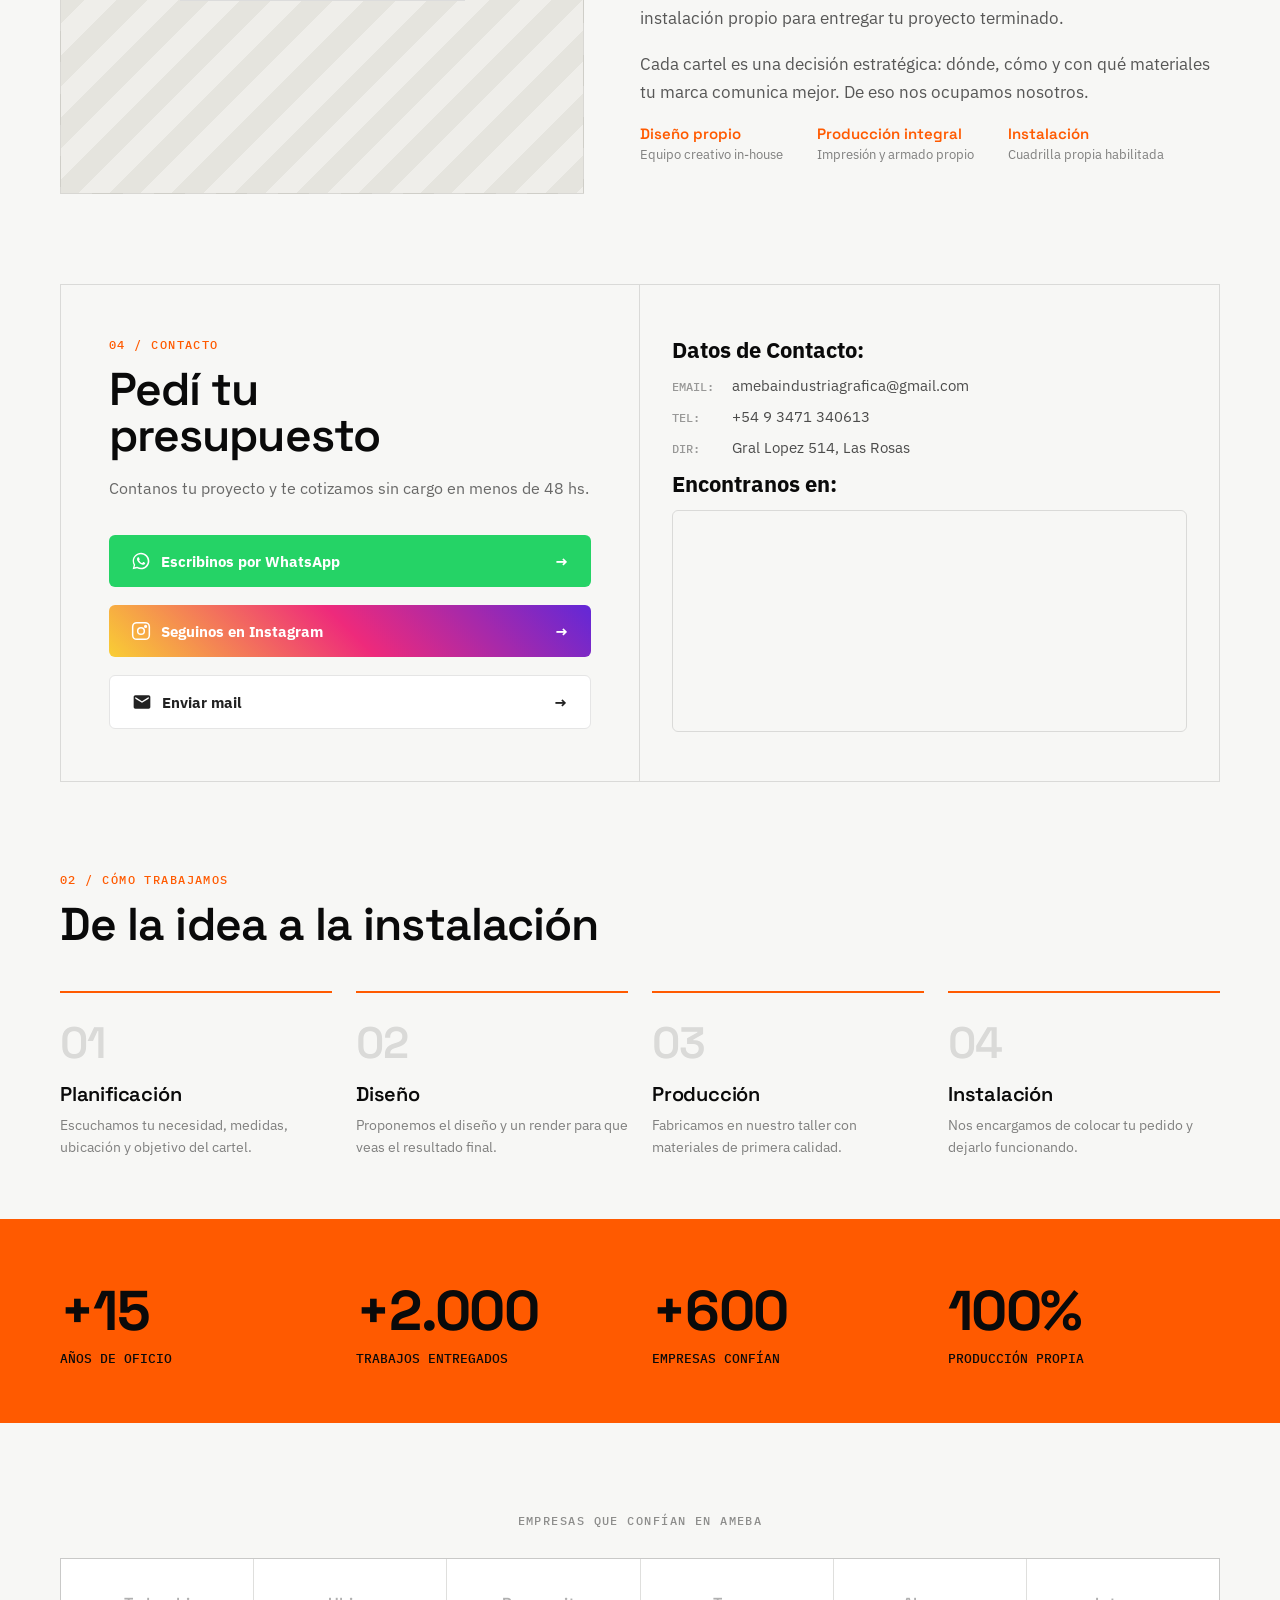
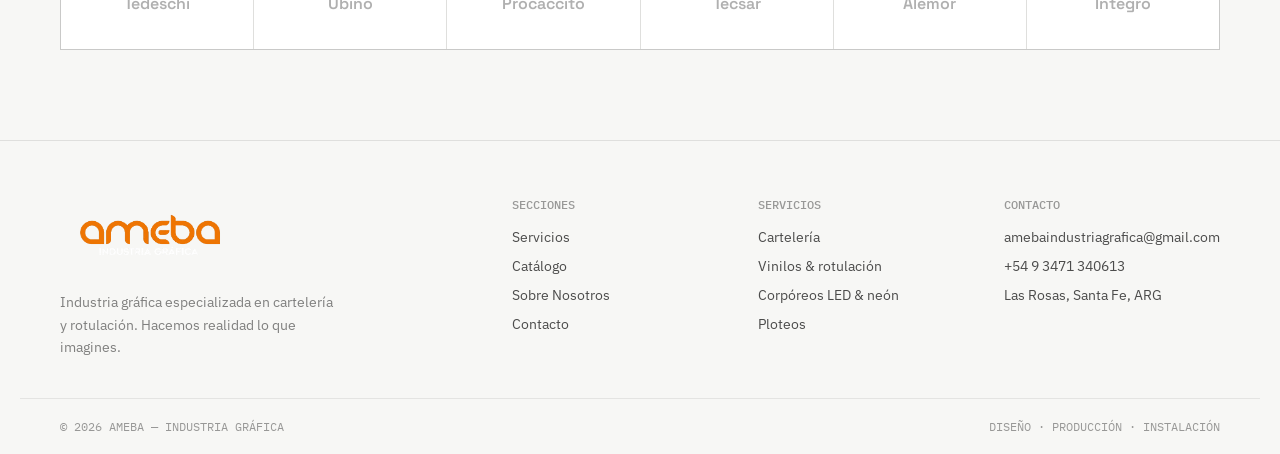
==== commit 66b368c7: "segundo" ====
--- a/index.html
+++ b/index.html
@@ -110,27 +110,11 @@
         <div class="servicios-list">
           <div class="serv-btn">
             <img src="./src/gota.png" alt="" class="serv-btn-icon" />
-            <span>Cartelería</span>
+            <span>Cartelería/Corpóreos</span>
           </div>
           <div class="serv-btn">
             <img src="./src/gota.png" alt="" class="serv-btn-icon" />
-            <span>Impresiones de Vinilo y Lona</span>
-          </div>
-          <div class="serv-btn">
-            <img src="./src/gota.png" alt="" class="serv-btn-icon" />
-            <span>Corpóreos LED</span>
-          </div>
-          <div class="serv-btn">
-            <img src="./src/gota.png" alt="" class="serv-btn-icon" />
-            <span>Ploteos y Rotulación</span>
-          </div>
-          <div class="serv-btn">
-            <img src="./src/gota.png" alt="" class="serv-btn-icon" />
-            <span>Corpóreos impresos en 3D</span>
-          </div>
-          <div class="serv-btn">
-            <img src="./src/gota.png" alt="" class="serv-btn-icon" />
-            <span>Diseño</span>
+            <span>Impresiones, Ploteos y Rotulación</span>
           </div>
           <div class="serv-btn">
             <img src="./src/gota.png" alt="" class="serv-btn-icon" />
@@ -145,81 +129,6 @@
           <a href="catalogo.html" class="btn btn-ghost"
             >Ver catálogo completo →</a
           >
-        </div>
-      </div>
-    </section>
-
-    <!-- ============ PROCESO ============ -->
-    <section>
-      <div class="wrap">
-        <div class="kicker">02 / CÓMO TRABAJAMOS</div>
-        <h2 class="title display" style="margin-bottom: 44px">
-          De la idea a la instalación
-        </h2>
-        <div class="pasos">
-          <div class="paso">
-            <div class="num">01</div>
-            <h3>Planificación</h3>
-            <p>
-              Escuchamos tu necesidad, medidas, ubicación y objetivo del cartel.
-            </p>
-          </div>
-          <div class="paso">
-            <div class="num">02</div>
-            <h3>Diseño</h3>
-            <p>
-              Proponemos el diseño y un render para que veas el resultado final.
-            </p>
-          </div>
-          <div class="paso">
-            <div class="num">03</div>
-            <h3>Producción</h3>
-            <p>
-              Fabricamos en nuestro taller con materiales de primera calidad.
-            </p>
-          </div>
-          <div class="paso">
-            <div class="num">04</div>
-            <h3>Instalación</h3>
-            <p>Nos encargamos de colocar tu pedido y dejarlo funcionando.</p>
-          </div>
-        </div>
-      </div>
-    </section>
-
-    <!-- ============ ESTADÍSTICAS ============ -->
-    <section class="stats" style="padding-top: 0">
-      <div class="wrap stats-grid">
-        <div class="stat">
-          <div class="big">+15</div>
-          <div class="lbl">AÑOS DE OFICIO</div>
-        </div>
-        <div class="stat">
-          <div class="big">+2.000</div>
-          <div class="lbl">TRABAJOS ENTREGADOS</div>
-        </div>
-        <div class="stat">
-          <div class="big">+600</div>
-          <div class="lbl">EMPRESAS CONFÍAN</div>
-        </div>
-        <div class="stat">
-          <div class="big">100%</div>
-          <div class="lbl">PRODUCCIÓN PROPIA</div>
-        </div>
-      </div>
-    </section>
-
-    <!-- ============ CLIENTES ============ -->
-    <section>
-      <div class="wrap">
-        <div class="clientes-head">EMPRESAS QUE CONFÍAN EN AMEBA</div>
-        <div class="clientes">
-          <div class="cliente">Tedeschi</div>
-          <div class="cliente">Ubino</div>
-          <div class="cliente">Procaccito</div>
-          <div class="cliente">Tecsar</div>
-          <div class="cliente">Alemor</div>
-          <div class="cliente">Integro</div>
         </div>
       </div>
     </section>
@@ -347,6 +256,81 @@
       </div>
     </section>
 
+    <!-- ============ PROCESO ============ -->
+    <section>
+      <div class="wrap">
+        <div class="kicker">02 / CÓMO TRABAJAMOS</div>
+        <h2 class="title display" style="margin-bottom: 44px">
+          De la idea a la instalación
+        </h2>
+        <div class="pasos">
+          <div class="paso">
+            <div class="num">01</div>
+            <h3>Planificación</h3>
+            <p>
+              Escuchamos tu necesidad, medidas, ubicación y objetivo del cartel.
+            </p>
+          </div>
+          <div class="paso">
+            <div class="num">02</div>
+            <h3>Diseño</h3>
+            <p>
+              Proponemos el diseño y un render para que veas el resultado final.
+            </p>
+          </div>
+          <div class="paso">
+            <div class="num">03</div>
+            <h3>Producción</h3>
+            <p>
+              Fabricamos en nuestro taller con materiales de primera calidad.
+            </p>
+          </div>
+          <div class="paso">
+            <div class="num">04</div>
+            <h3>Instalación</h3>
+            <p>Nos encargamos de colocar tu pedido y dejarlo funcionando.</p>
+          </div>
+        </div>
+      </div>
+    </section>
+
+    <!-- ============ ESTADÍSTICAS ============ -->
+    <section class="stats" style="padding-top: 0">
+      <div class="wrap stats-grid">
+        <div class="stat">
+          <div class="big">+15</div>
+          <div class="lbl">AÑOS DE OFICIO</div>
+        </div>
+        <div class="stat">
+          <div class="big">+2.000</div>
+          <div class="lbl">TRABAJOS ENTREGADOS</div>
+        </div>
+        <div class="stat">
+          <div class="big">+600</div>
+          <div class="lbl">EMPRESAS CONFÍAN</div>
+        </div>
+        <div class="stat">
+          <div class="big">100%</div>
+          <div class="lbl">PRODUCCIÓN PROPIA</div>
+        </div>
+      </div>
+    </section>
+
+    <!-- ============ CLIENTES ============ -->
+    <section>
+      <div class="wrap">
+        <div class="clientes-head">EMPRESAS QUE CONFÍAN EN AMEBA</div>
+        <div class="clientes">
+          <div class="cliente">Tedeschi</div>
+          <div class="cliente">Ubino</div>
+          <div class="cliente">Procaccito</div>
+          <div class="cliente">Tecsar</div>
+          <div class="cliente">Alemor</div>
+          <div class="cliente">Integro</div>
+        </div>
+      </div>
+    </section>
+
     <!-- ============ FOOTER ============ -->
     <footer>
       <div class="wrap footer-grid">
--- a/styles.css
+++ b/styles.css
@@ -832,7 +832,7 @@
   }
 
   .hero-copy {
-    padding: 24px 0 48px
+    padding: 24px 0 24px
   }
 
   .hero h1 {
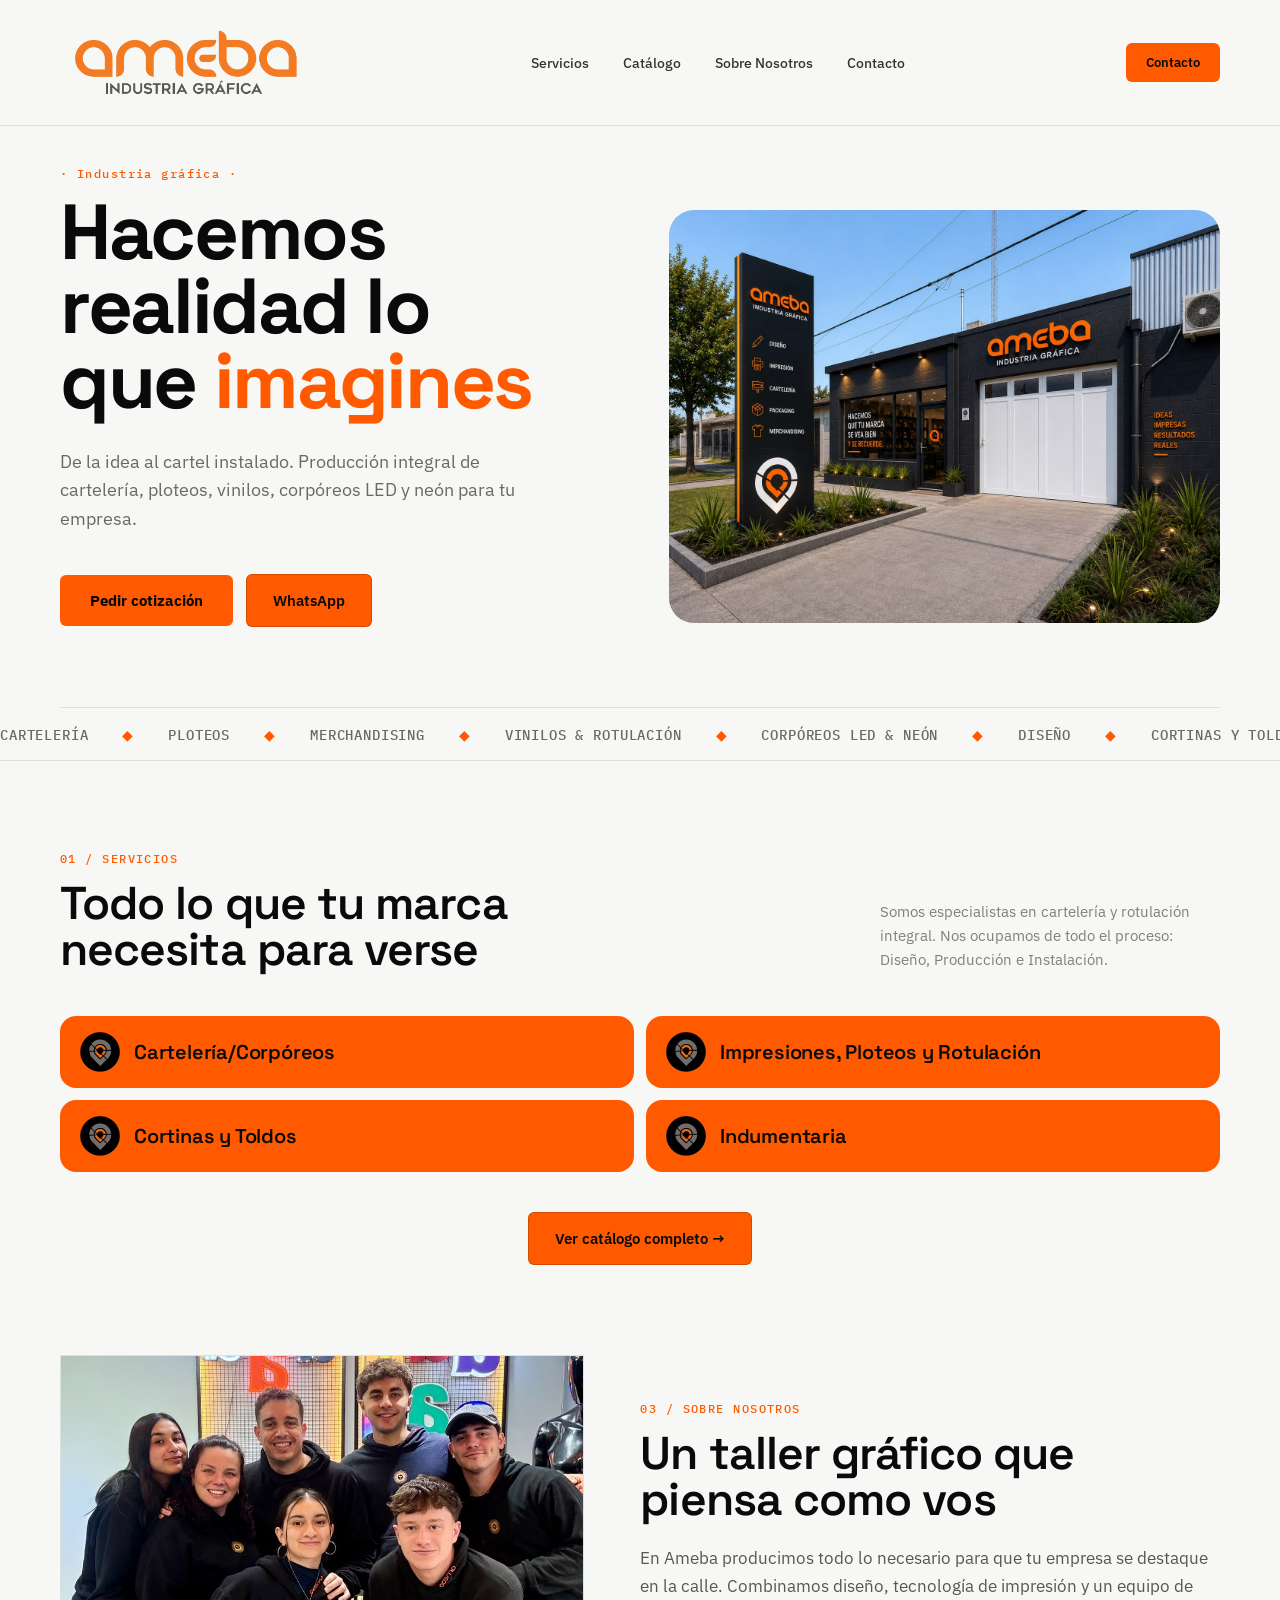
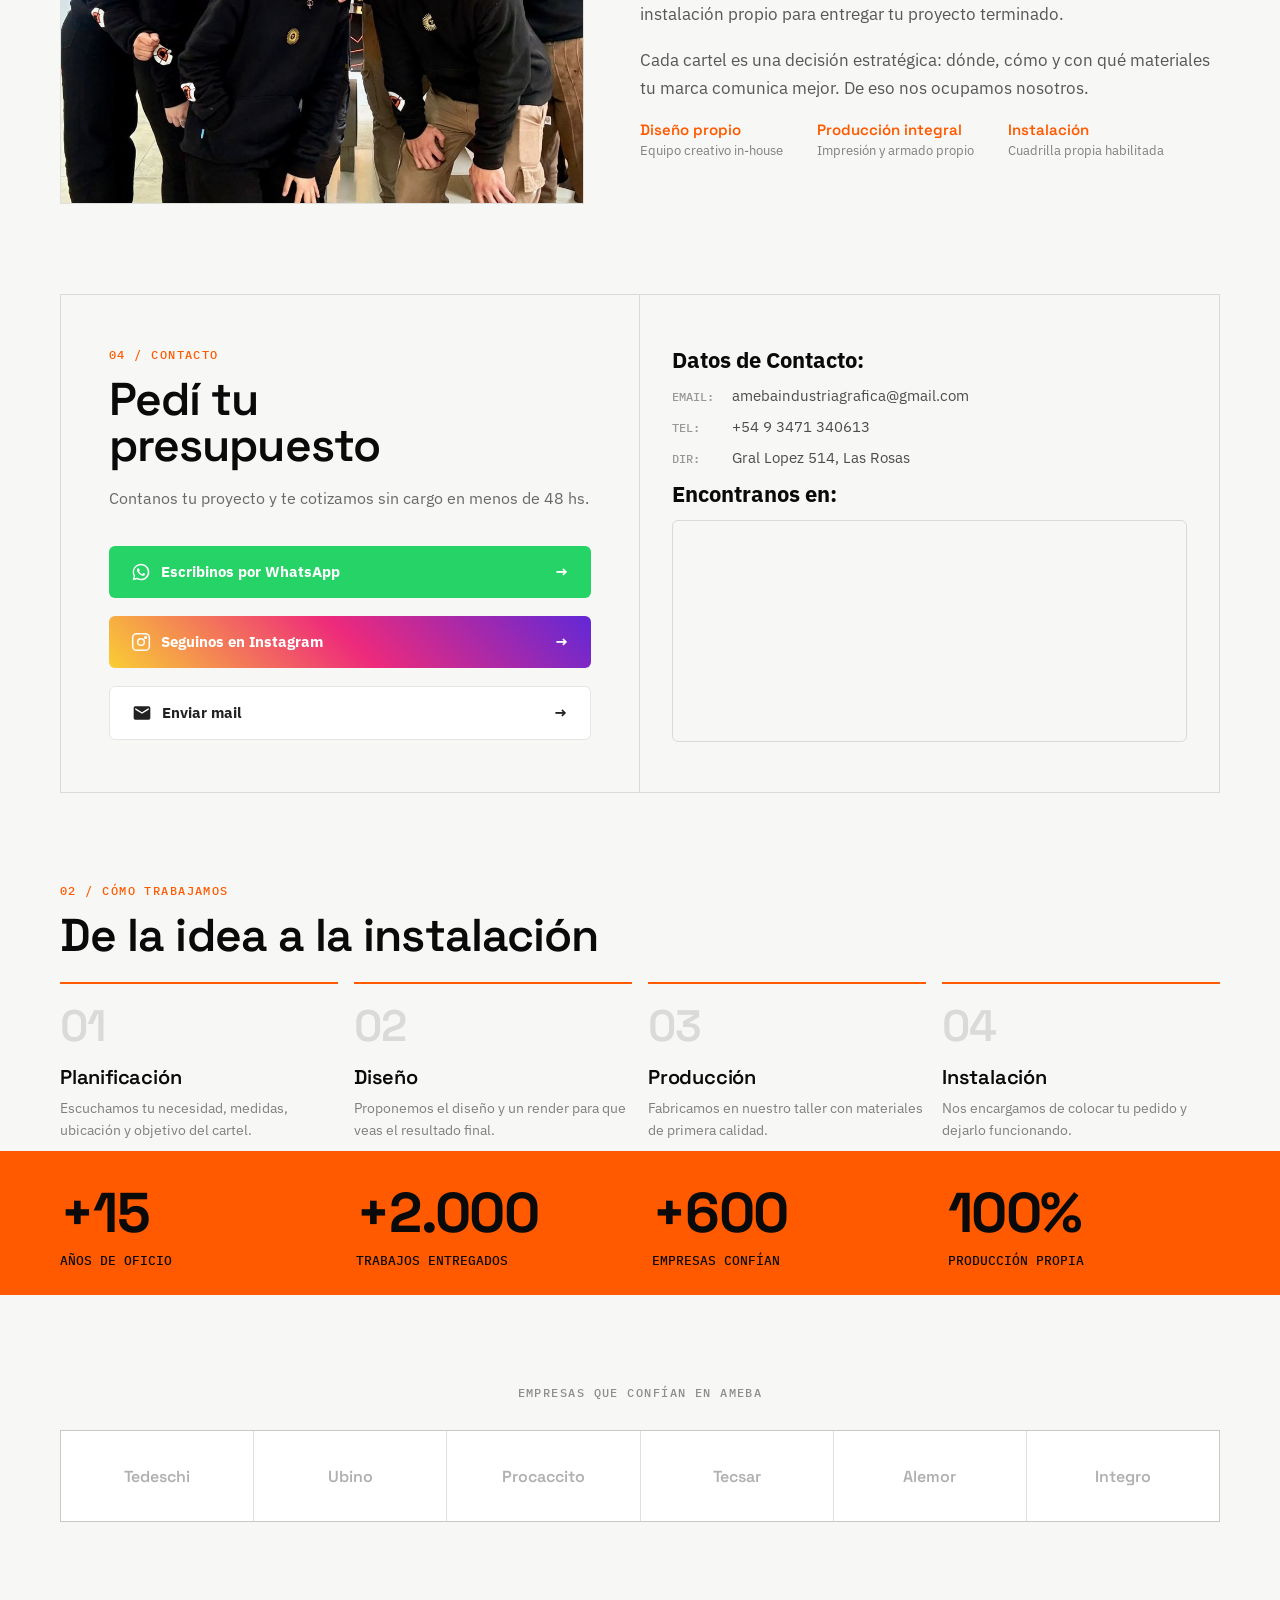
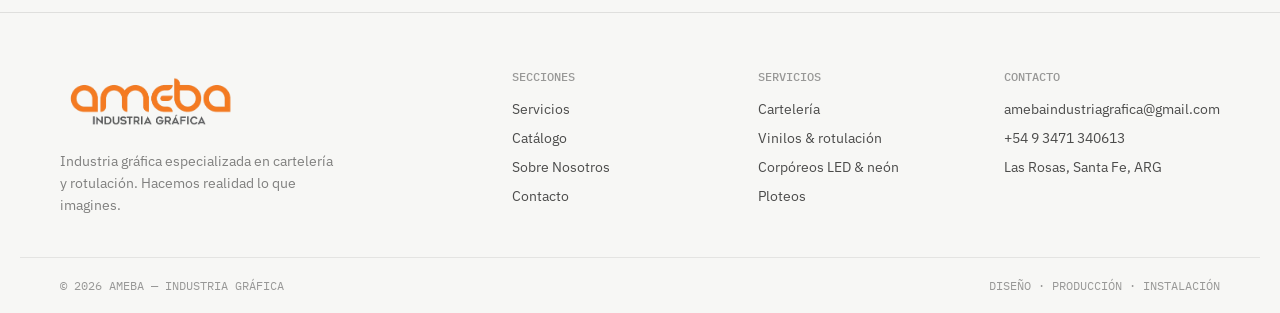
==== commit 40ff33a8: "3" ====
--- a/index.html
+++ b/index.html
@@ -138,7 +138,7 @@
       <div class="wrap">
         <div class="nosotros-grid">
           <div class="nosotros-img">
-            <span class="ph-label">[ foto — taller / equipo Ameba ]</span>
+            <img src="./src/equipo.jpeg" alt="" />
           </div>
           <div>
             <div class="kicker">03 / SOBRE NOSOTROS</div>
@@ -260,7 +260,7 @@
     <section>
       <div class="wrap">
         <div class="kicker">02 / CÓMO TRABAJAMOS</div>
-        <h2 class="title display" style="margin-bottom: 44px">
+        <h2 class="title display" style="margin-bottom: 24px">
           De la idea a la instalación
         </h2>
         <div class="pasos">
@@ -295,7 +295,7 @@
     </section>
 
     <!-- ============ ESTADÍSTICAS ============ -->
-    <section class="stats" style="padding-top: 0">
+    <section class="stats" style="padding-top: 0; margin-top: 10px">
       <div class="wrap stats-grid">
         <div class="stat">
           <div class="big">+15</div>
--- a/styles.css
+++ b/styles.css
@@ -427,12 +427,12 @@
 .pasos {
   display: grid;
   grid-template-columns: repeat(4, 1fr);
-  gap: 24px
+  gap: 16px
 }
 
 .paso {
   border-top: 2px solid var(--naranja);
-  padding-top: 22px
+  padding-top: 14px
 }
 
 .paso .num {
@@ -464,8 +464,8 @@
   display: grid;
   grid-template-columns: repeat(4, 1fr);
   gap: 24px;
-  padding-top: 56px;
-  padding-bottom: 56px
+  padding-top: 26px;
+  padding-bottom: 26px
 }
 
 .stat .big {
@@ -520,7 +520,6 @@
 
 .nosotros-img {
   aspect-ratio: 5/4;
-  background: repeating-linear-gradient(135deg, #efeeea 0 22px, #e5e4de 22px 44px);
   border: 1px solid var(--line);
   display: flex;
   align-items: center;
@@ -894,13 +893,13 @@
     grid-template-columns: repeat(2, 1fr)
   }
 
-  .pasos,
-  .stats-grid {
-    grid-template-columns: 1fr
-  }
 
   .footer-grid {
-    grid-template-columns: 1fr
+    gap: 28px 24px
+  }
+
+  .footer-grid > div:first-child {
+    grid-column: 1 / -1
   }
 
   .contacto-left,
@@ -912,4 +911,4 @@
     flex: 1;
     justify-content: center
   }
-}+}
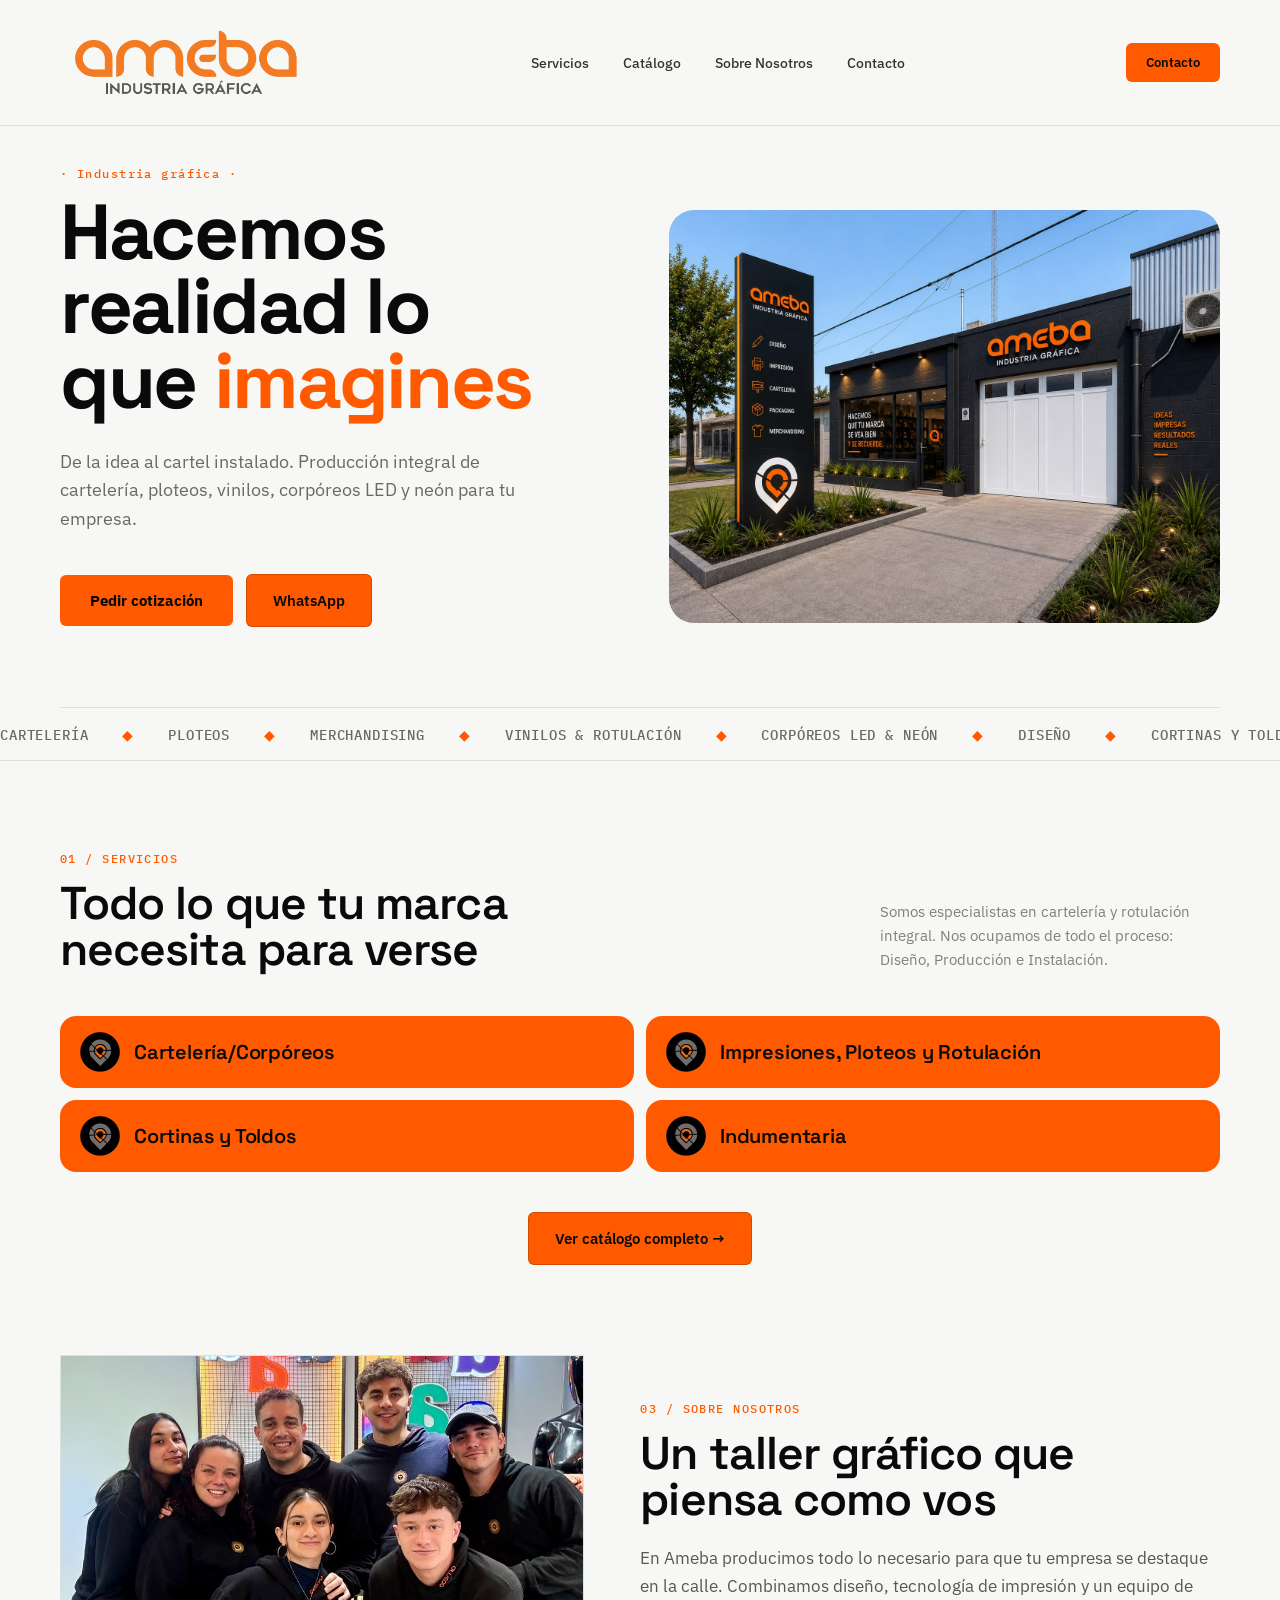
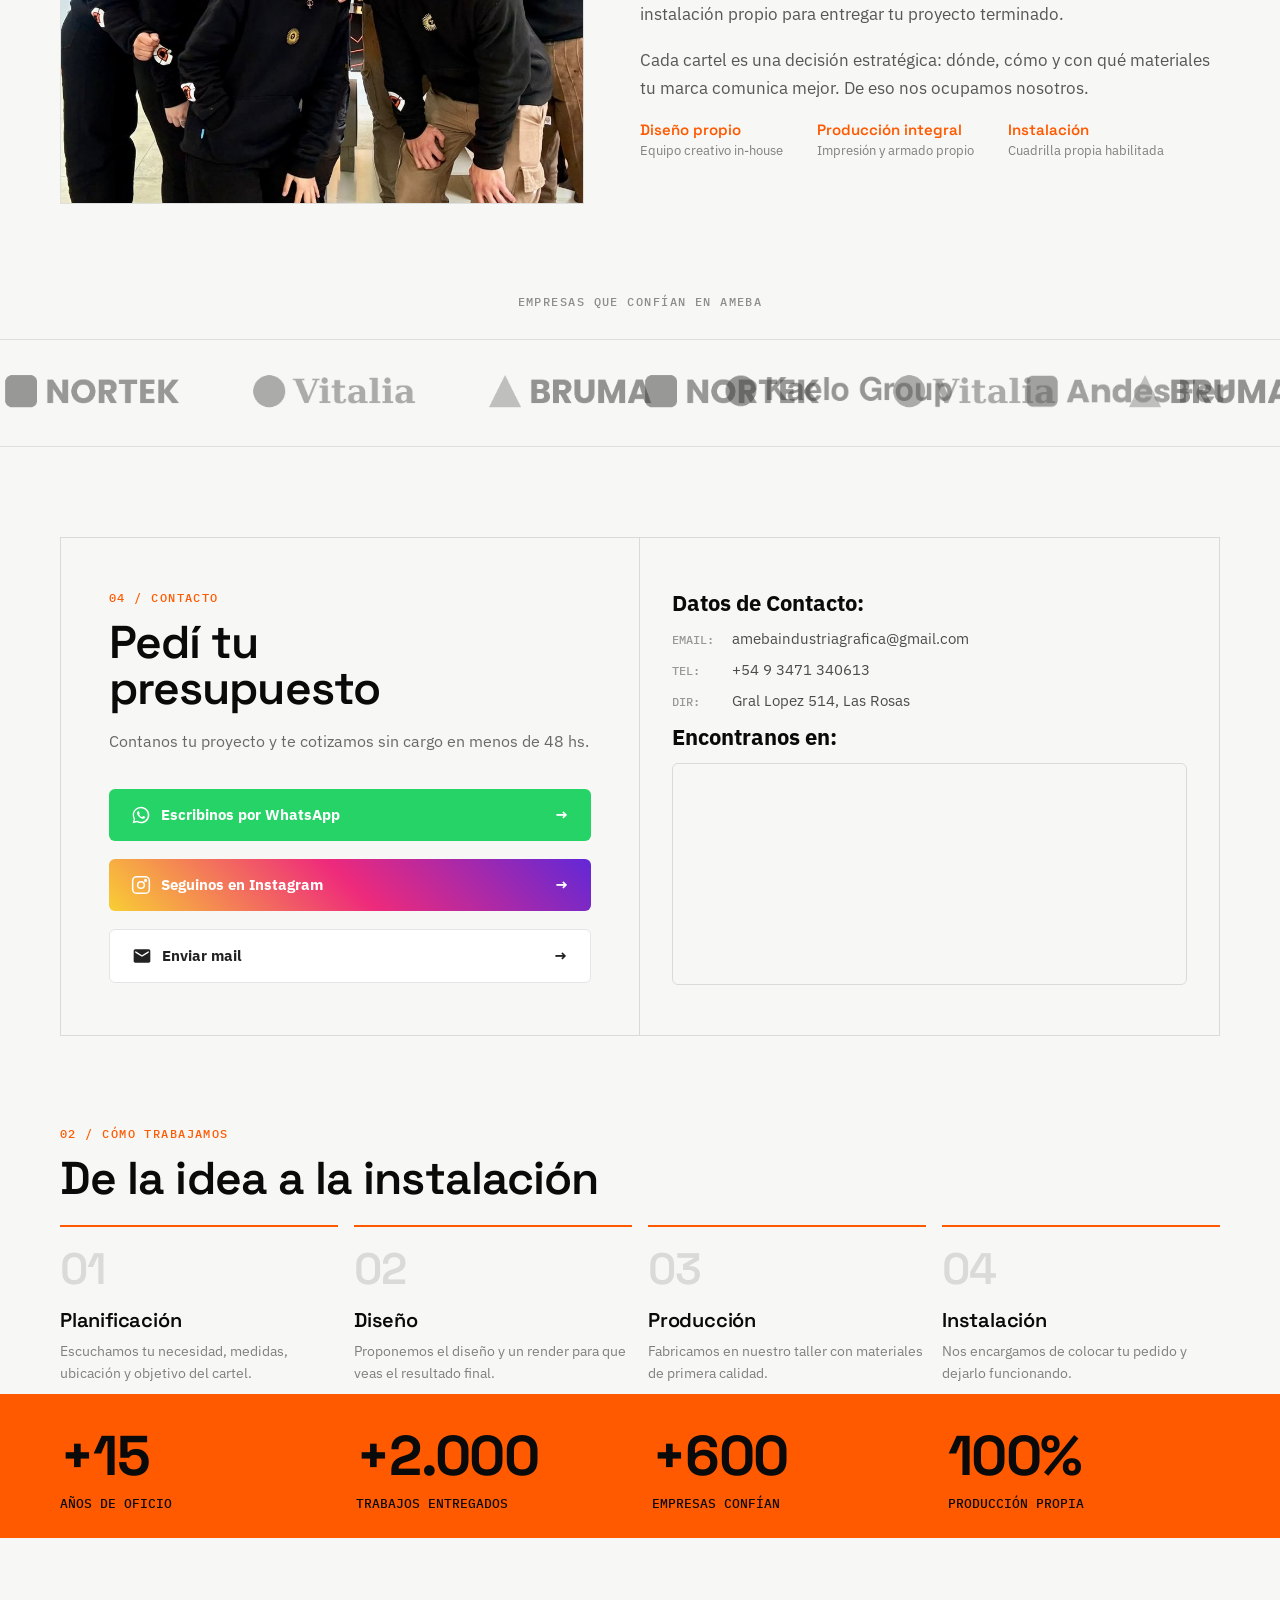
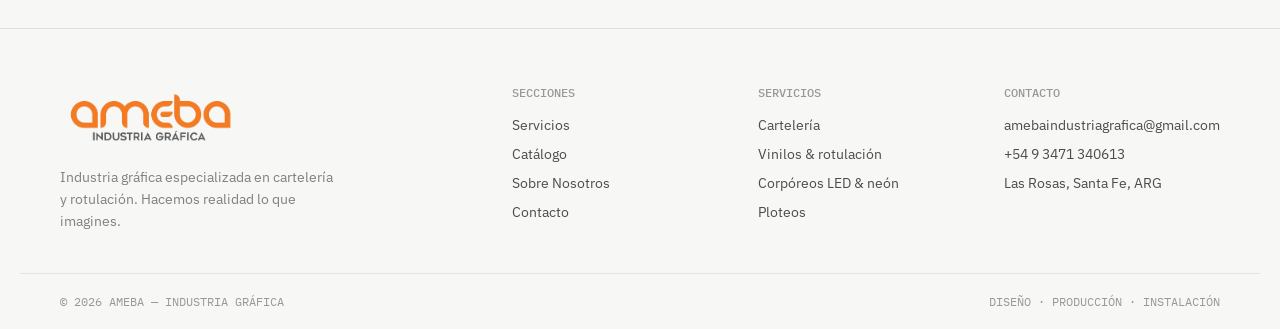
==== commit 613114f4: "23/7" ====
--- a/index.html
+++ b/index.html
@@ -173,6 +173,34 @@
         </div>
       </div>
     </section>
+
+      <!-- ============ CLIENTES ============ -->
+    <section style="padding-bottom: 0">
+      <div class="wrap">
+        <div class="clientes-head">EMPRESAS QUE CONFÍAN EN AMEBA</div>
+      </div>
+      <div class="clientes-ticker">
+        <div class="clientes-track">
+          <span class="clientes-group">
+            <img src="./src/logo_1_nortek.png" alt="Tedeschi" />
+            <img src="./src/logo_2_vitalia.png" alt="Ubino" />
+            <img src="./src/logo_3_bruma.png" alt="Procaccito" />
+            <img src="./src/logo_4_kaelo.png" alt="Tecsar" />
+            <img src="./src/logo_5_andes.png" alt="Alemor" />
+            <img src="./src/logo_6_solvix.png" alt="Integro" />
+          </span>
+          <span class="clientes-group" aria-hidden="true">
+            <img src="./src/logo_1_nortek.png" alt="" />
+            <img src="./src/logo_2_vitalia.png" alt="" />
+            <img src="./src/logo_3_bruma.png" alt="" />
+            <img src="./src/logo_4_kaelo.png" alt="" />
+            <img src="./src/logo_5_andes.png" alt="" />
+            <img src="./src/logo_6_solvix.png" alt="" />
+          </span>
+        </div>
+      </div>
+    </section>
+
 
     <!-- ============ CONTACTO ============ -->
     <section id="contacto">
@@ -316,21 +344,7 @@
       </div>
     </section>
 
-    <!-- ============ CLIENTES ============ -->
-    <section>
-      <div class="wrap">
-        <div class="clientes-head">EMPRESAS QUE CONFÍAN EN AMEBA</div>
-        <div class="clientes">
-          <div class="cliente">Tedeschi</div>
-          <div class="cliente">Ubino</div>
-          <div class="cliente">Procaccito</div>
-          <div class="cliente">Tecsar</div>
-          <div class="cliente">Alemor</div>
-          <div class="cliente">Integro</div>
-        </div>
-      </div>
-    </section>
-
+  
     <!-- ============ FOOTER ============ -->
     <footer>
       <div class="wrap footer-grid">
--- a/styles.css
+++ b/styles.css
@@ -345,54 +345,55 @@
 }
 
 /* catálogo */
-.filtros {
-  display: flex;
-  gap: 8px;
-  flex-wrap: wrap
-}
-
-.filtro {
-  padding: 9px 16px;
-  border-radius: 100px;
-  font: 600 13px 'IBM Plex Sans', sans-serif;
-  cursor: pointer;
-  transition: all .15s;
-  background: transparent;
-  color: rgba(10, 10, 10, .7);
-  border: 1.5px solid rgba(10, 10, 10, .18)
-}
-
-.filtro:hover {
-  border-color: var(--naranja)
-}
-
-.filtro.active {
-  background: var(--naranja);
-  color: var(--negro);
-  border-color: var(--naranja)
-}
-
-.obras {
-  display: grid;
-  grid-template-columns: repeat(3, 1fr);
-  gap: 16px
-}
-
-.obra {
+.catalogo-cat {
+  margin-bottom: 56px
+}
+
+.catalogo-cat-title {
+  font: 600 22px 'Space Grotesk', sans-serif;
+  letter-spacing: -.01em;
+  margin-bottom: 16px
+}
+
+.carrusel {
+  overflow-x: auto;
+  overflow-y: hidden;
+  scroll-snap-type: x mandatory;
+  -webkit-overflow-scrolling: touch;
+  scrollbar-width: none
+}
+
+.carrusel::-webkit-scrollbar {
+  display: none
+}
+
+.carrusel-track {
+  display: flex;
+  gap: 16px;
+  padding: 0 40px 0 48px
+}
+
+.obra-card {
   position: relative;
+  flex: 0 0 auto;
+  width: 260px;
   aspect-ratio: 4/3;
+  scroll-snap-align: start;
   background: repeating-linear-gradient(45deg, #2a2a28 0 16px, #1e1e1c 16px 32px);
   border: 1px solid var(--line);
-  overflow: hidden;
-  cursor: pointer;
-  transition: border-color .15s
-}
-
-.obra:hover {
-  border-color: rgba(255, 90, 0, .6)
-}
-
-.obra .cat {
+  border-radius: 10px;
+  overflow: hidden
+}
+
+.obra-card img {
+  position: absolute;
+  inset: 0;
+  width: 100%;
+  height: 100%;
+  object-fit: cover
+}
+
+.obra-card .cat {
   position: absolute;
   top: 14px;
   left: 14px;
@@ -400,10 +401,11 @@
   color: var(--naranja);
   background: rgba(10, 10, 10, .75);
   padding: 4px 8px;
-  border: 1px solid rgba(255, 255, 255, .14)
-}
-
-.obra .meta {
+  border: 1px solid rgba(255, 255, 255, .14);
+  border-radius: 4px
+}
+
+.obra-card .meta {
   position: absolute;
   left: 0;
   right: 0;
@@ -412,13 +414,13 @@
   background: linear-gradient(to top, rgba(10, 10, 10, .92), transparent)
 }
 
-.obra .meta h4 {
-  font: 600 17px 'Space Grotesk', sans-serif;
+.obra-card .meta h4 {
+  font: 600 16px 'Space Grotesk', sans-serif;
   letter-spacing: -.01em;
   color: #fff
 }
 
-.obra .meta span {
+.obra-card .meta span {
   font-size: 12px;
   color: rgba(255, 255, 255, .65)
 }
@@ -487,27 +489,38 @@
   text-align: center
 }
 
-.clientes {
-  display: grid;
-  grid-template-columns: repeat(6, 1fr);
-  gap: 1px;
-  background: var(--line);
-  border: 1px solid var(--line)
-}
-
-.cliente {
-  background: var(--panel);
-  height: 90px;
-  display: flex;
+.clientes-ticker {
+  overflow: hidden;
+  border-top: 1px solid var(--line);
+  border-bottom: 1px solid var(--line);
+  padding: 30px 0;
+  white-space: nowrap
+}
+
+.clientes-track {
+  display: inline-flex;
+  animation: marquee 12s linear infinite
+}
+
+.clientes-group {
+  display: inline-flex;
   align-items: center;
-  justify-content: center;
-  font: 600 16px 'Space Grotesk', sans-serif;
-  color: rgba(10, 10, 10, .32);
-  transition: color .15s
-}
-
-.cliente:hover {
-  color: rgba(10, 10, 10, .65)
+  gap: 64px;
+  padding-right: 64px
+}
+
+.clientes-group img {
+  height: 42px;
+  width: auto;
+  object-fit: contain;
+  filter: grayscale(100%);
+  opacity: .5;
+  transition: opacity .15s, filter .15s
+}
+
+.clientes-group img:hover {
+  filter: grayscale(0%);
+  opacity: 1
 }
 
 /* nosotros */
@@ -771,12 +784,9 @@
 
 /* ============ RESPONSIVE ============ */
 @media (max-width:1080px) {
-  .obras {
-    grid-template-columns: repeat(2, 1fr)
-  }
-
-  .clientes {
-    grid-template-columns: repeat(3, 1fr)
+  .clientes-group {
+    gap: 44px;
+    padding-right: 44px
   }
 
   .footer-grid {
@@ -788,6 +798,10 @@
   .wrap {
     padding-left: 24px;
     padding-right: 24px
+  }
+
+  .carrusel-track {
+    padding: 0 24px 0 32px
   }
 
   .nav {
@@ -881,16 +895,26 @@
     padding-right: 18px
   }
 
+  .carrusel-track {
+    padding: 0 18px 0 26px
+  }
+
+  .obra-card {
+    width: 78vw;
+    max-width: 300px
+  }
+
   .logo img {
     width: 140px
   }
 
-  .obras {
-    grid-template-columns: 1fr
-  }
-
-  .clientes {
-    grid-template-columns: repeat(2, 1fr)
+  .clientes-group img {
+    height: 32px
+  }
+
+  .clientes-group {
+    gap: 32px;
+    padding-right: 32px
   }
 
 
@@ -911,4 +935,4 @@
     flex: 1;
     justify-content: center
   }
-}
+}
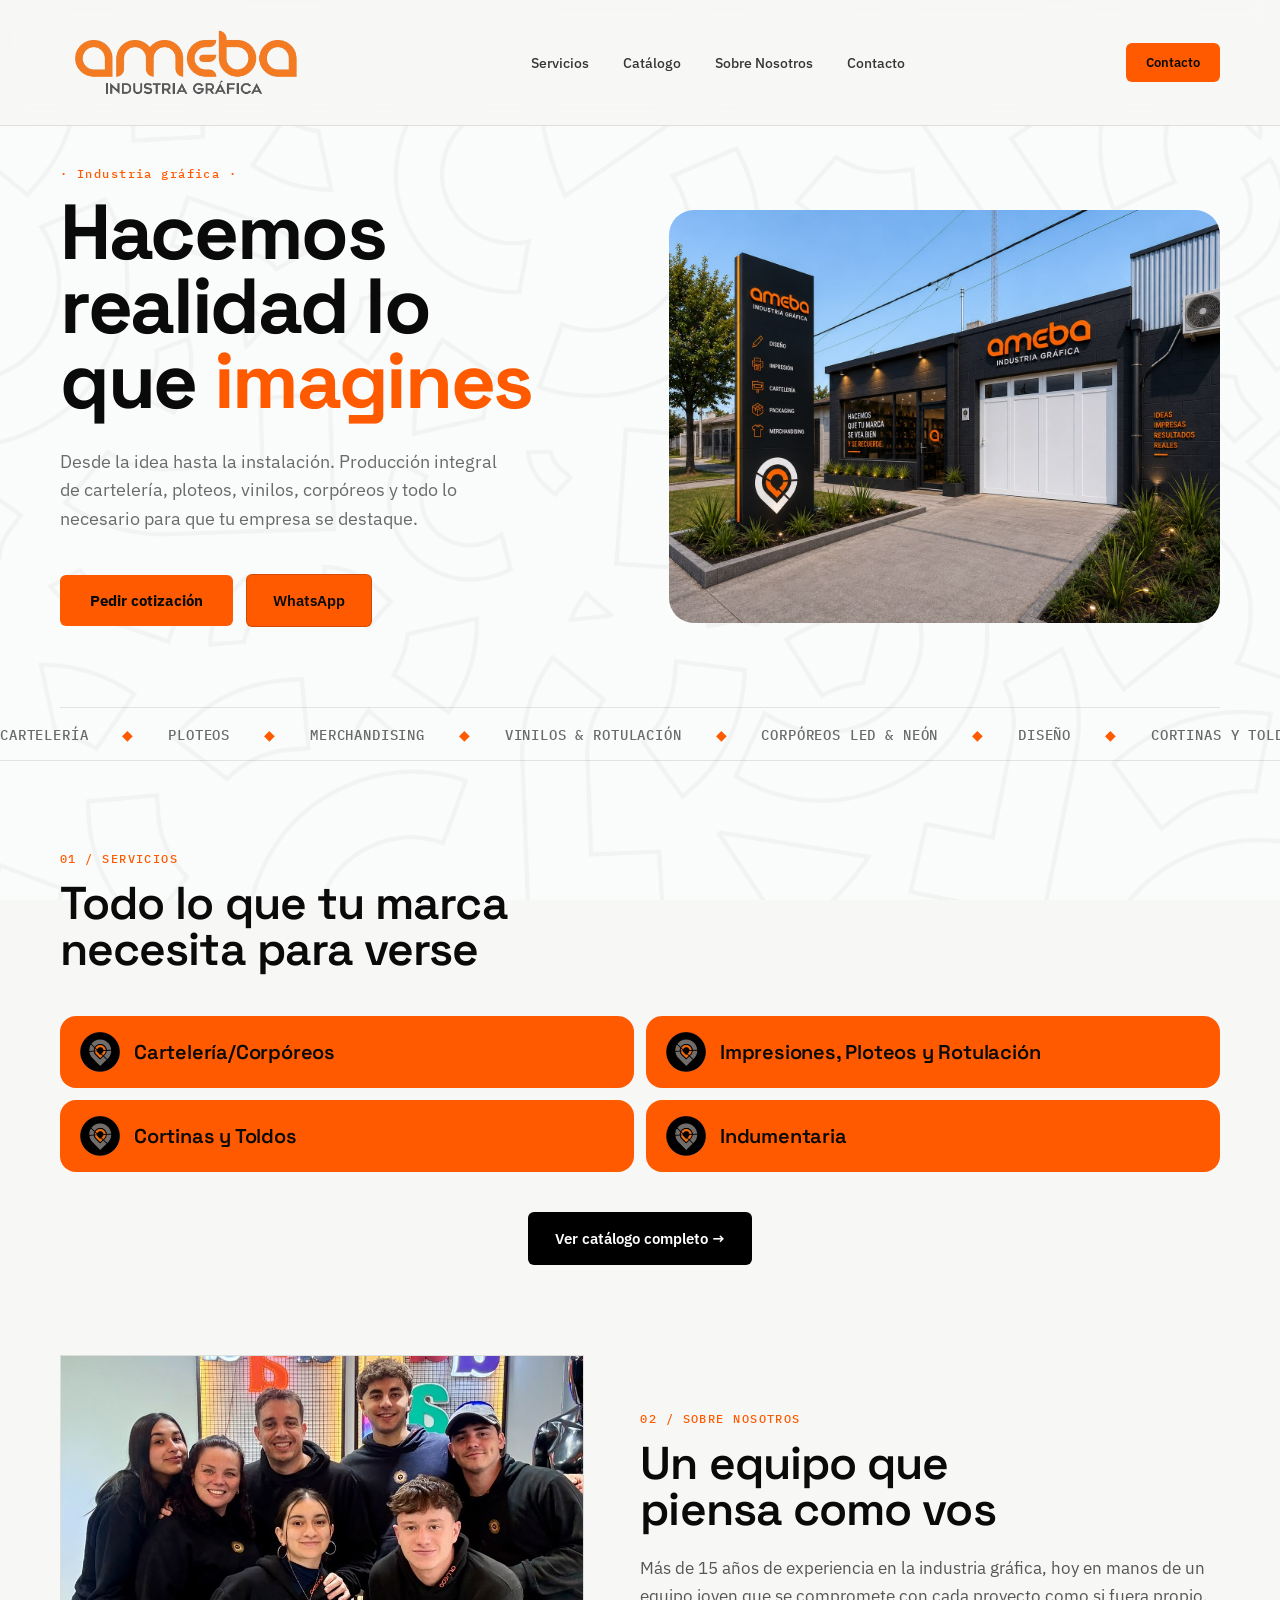
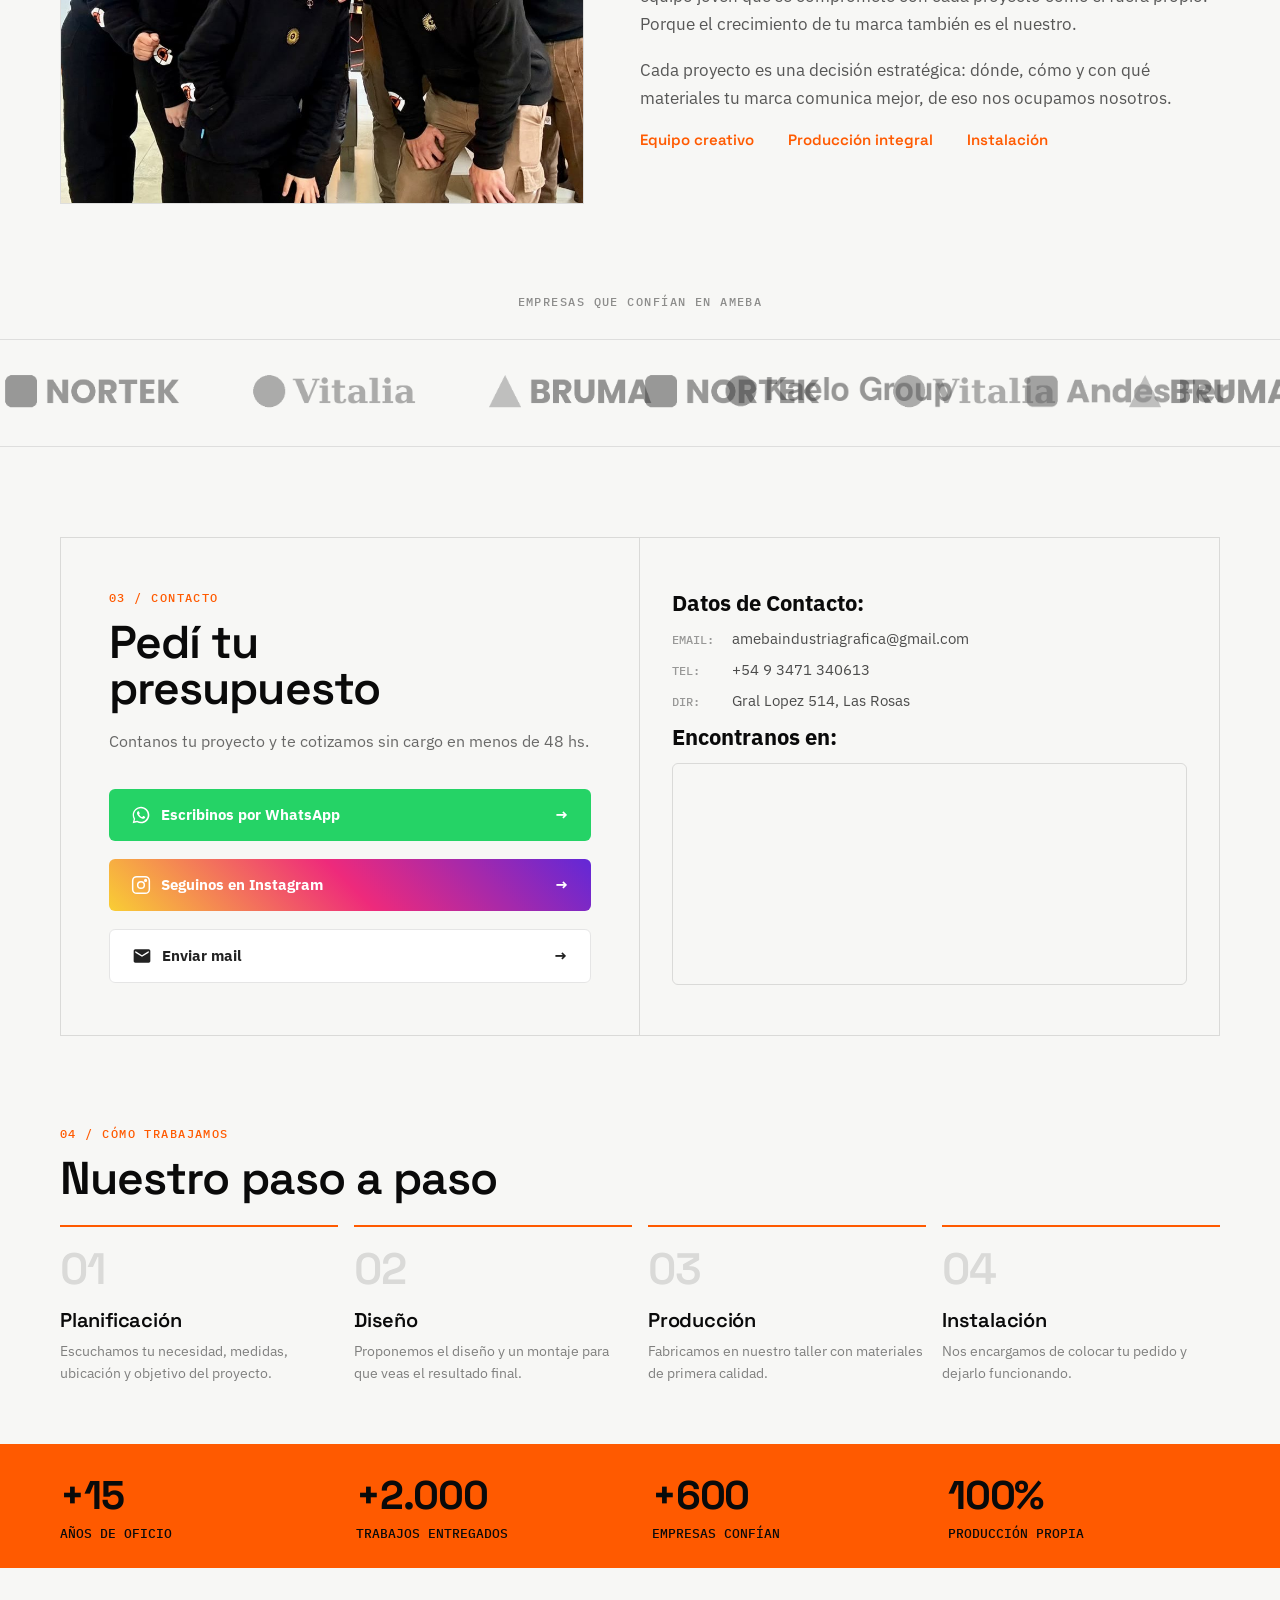
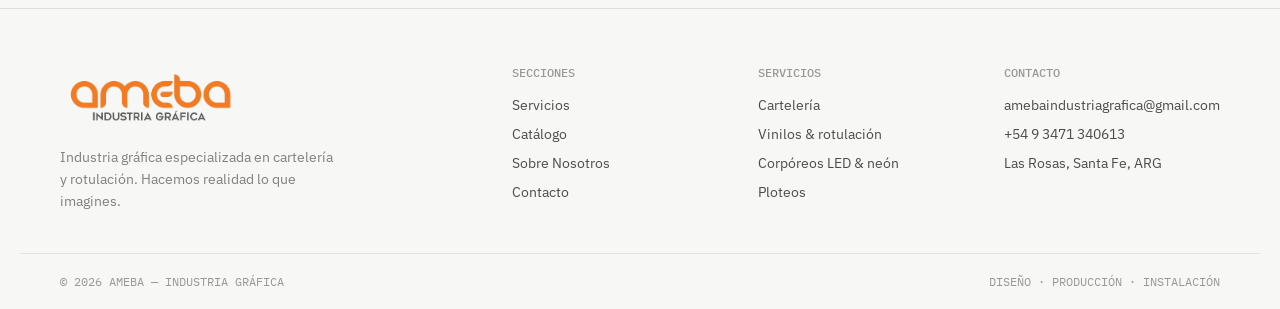
==== commit 7fe0e318: "12/8" ====
--- a/index.html
+++ b/index.html
@@ -15,6 +15,7 @@
       rel="stylesheet"
     />
     <link rel="stylesheet" href="styles.css" />
+    <link rel="icon" type="image/png" href="./src/favicon.png" />
   </head>
 
   <body>
@@ -47,8 +48,9 @@
               Hacemos<br />realidad lo<br />que <span class="o">imagines</span>
             </h1>
             <p>
-              De la idea al cartel instalado. Producción integral de cartelería,
-              ploteos, vinilos, corpóreos LED y neón para tu empresa.
+              Desde la idea hasta la instalación. Producción integral de
+              cartelería, ploteos, vinilos, corpóreos y todo lo necesario para
+              que tu empresa se destaque.
             </p>
             <div class="hero-actions">
               <a href="#contacto" class="btn btn-primary">Pedir cotización</a>
@@ -102,10 +104,6 @@
               Todo lo que tu marca<br />necesita para verse
             </h2>
           </div>
-          <p>
-            Somos especialistas en cartelería y rotulación integral. Nos
-            ocupamos de todo el proceso: Diseño, Producción e Instalación.
-          </p>
         </div>
         <div class="servicios-list">
           <div class="serv-btn">
@@ -126,7 +124,10 @@
           </div>
         </div>
         <div style="text-align: center; margin-top: 40px">
-          <a href="catalogo.html" class="btn btn-ghost"
+          <a
+            href="catalogo.html"
+            class="btn btn-ghost"
+            style="background-color: black; color: white"
             >Ver catálogo completo →</a
           >
         </div>
@@ -141,32 +142,27 @@
             <img src="./src/equipo.jpeg" alt="" />
           </div>
           <div>
-            <div class="kicker">03 / SOBRE NOSOTROS</div>
-            <h2 class="title display">
-              Un taller gráfico que<br />piensa como vos
-            </h2>
-            <p>
-              En Ameba producimos todo lo necesario para que tu empresa se
-              destaque en la calle. Combinamos diseño, tecnología de impresión y
-              un equipo de instalación propio para entregar tu proyecto
-              terminado.
-            </p>
-            <p>
-              Cada cartel es una decisión estratégica: dónde, cómo y con qué
-              materiales tu marca comunica mejor. De eso nos ocupamos nosotros.
+            <div class="kicker">02 / SOBRE NOSOTROS</div>
+            <h2 class="title display">Un equipo que<br />piensa como vos</h2>
+            <p>
+              Más de 15 años de experiencia en la industria gráfica, hoy en
+              manos de un equipo joven que se compromete con cada proyecto como
+              si fuera propio. Porque el crecimiento de tu marca también es el
+              nuestro.
+            </p>
+            <p>
+              Cada proyecto es una decisión estratégica: dónde, cómo y con qué
+              materiales tu marca comunica mejor, de eso nos ocupamos nosotros.
             </p>
             <div class="pilares">
               <div class="pilar">
-                <strong>Diseño propio</strong
-                ><span>Equipo creativo in-house</span>
+                <strong>Equipo creativo</strong>
               </div>
               <div class="pilar">
-                <strong>Producción integral</strong
-                ><span>Impresión y armado propio</span>
+                <strong>Producción integral</strong>
               </div>
               <div class="pilar">
-                <strong>Instalación</strong
-                ><span>Cuadrilla propia habilitada</span>
+                <strong>Instalación</strong>
               </div>
             </div>
           </div>
@@ -174,7 +170,7 @@
       </div>
     </section>
 
-      <!-- ============ CLIENTES ============ -->
+    <!-- ============ CLIENTES ============ -->
     <section style="padding-bottom: 0">
       <div class="wrap">
         <div class="clientes-head">EMPRESAS QUE CONFÍAN EN AMEBA</div>
@@ -201,13 +197,12 @@
       </div>
     </section>
 
-
     <!-- ============ CONTACTO ============ -->
     <section id="contacto">
       <div class="wrap">
         <div class="contacto-box">
           <div class="contacto-left">
-            <div class="kicker">04 / CONTACTO</div>
+            <div class="kicker">03 / CONTACTO</div>
             <h2 class="title display">Pedí tu<br />presupuesto</h2>
             <p>
               Contanos tu proyecto y te cotizamos sin cargo en menos de 48 hs.
@@ -287,23 +282,25 @@
     <!-- ============ PROCESO ============ -->
     <section>
       <div class="wrap">
-        <div class="kicker">02 / CÓMO TRABAJAMOS</div>
+        <div class="kicker">04 / CÓMO TRABAJAMOS</div>
         <h2 class="title display" style="margin-bottom: 24px">
-          De la idea a la instalación
+          Nuestro paso a paso
         </h2>
         <div class="pasos">
           <div class="paso">
             <div class="num">01</div>
             <h3>Planificación</h3>
             <p>
-              Escuchamos tu necesidad, medidas, ubicación y objetivo del cartel.
+              Escuchamos tu necesidad, medidas, ubicación y objetivo del
+              proyecto.
             </p>
           </div>
           <div class="paso">
             <div class="num">02</div>
             <h3>Diseño</h3>
             <p>
-              Proponemos el diseño y un render para que veas el resultado final.
+              Proponemos el diseño y un montaje para que veas el resultado
+              final.
             </p>
           </div>
           <div class="paso">
@@ -323,7 +320,7 @@
     </section>
 
     <!-- ============ ESTADÍSTICAS ============ -->
-    <section class="stats" style="padding-top: 0; margin-top: 10px">
+    <section class="stats">
       <div class="wrap stats-grid">
         <div class="stat">
           <div class="big">+15</div>
@@ -344,7 +341,6 @@
       </div>
     </section>
 
-  
     <!-- ============ FOOTER ============ -->
     <footer>
       <div class="wrap footer-grid">
--- a/styles.css
+++ b/styles.css
@@ -31,6 +31,14 @@
   overflow-x: hidden
 }
 
+body::before {
+  content: "";
+  position: fixed;
+  inset: 0;
+  z-index: -1;
+  background: linear-gradient(rgba(247, 247, 245, .35), rgba(247, 247, 245, .35)), url('./src/fondo.jpg') center top / cover no-repeat
+}
+
 a {
   color: inherit;
   text-decoration: none
@@ -360,7 +368,8 @@
   overflow-y: hidden;
   scroll-snap-type: x mandatory;
   -webkit-overflow-scrolling: touch;
-  scrollbar-width: none
+  scrollbar-width: none;
+  scroll-padding-left: 40px
 }
 
 .carrusel::-webkit-scrollbar {
@@ -370,7 +379,11 @@
 .carrusel-track {
   display: flex;
   gap: 16px;
-  padding: 0 40px 0 48px
+  padding: 0 40px 0 0
+}
+
+.obra-card:first-child {
+  margin-left: 40px
 }
 
 .obra-card {
@@ -459,7 +472,8 @@
 .stats {
   background: var(--naranja);
   color: var(--negro);
-  margin-top: 60px
+  margin-top: 60px;
+  padding-top: 0
 }
 
 .stats-grid {
@@ -471,7 +485,7 @@
 }
 
 .stat .big {
-  font: 700 56px 'Space Grotesk', sans-serif;
+  font: 700 40px 'Space Grotesk', sans-serif;
   letter-spacing: -.03em
 }
 
@@ -729,7 +743,7 @@
 /* footer */
 footer {
   border-top: 1px solid var(--line);
-  margin-top: 90px
+  margin-top: 40px
 }
 
 .footer-grid {
@@ -801,7 +815,15 @@
   }
 
   .carrusel-track {
-    padding: 0 24px 0 32px
+    padding: 0 24px 0 0
+  }
+
+  .carrusel {
+    scroll-padding-left: 24px
+  }
+
+  .obra-card:first-child {
+    margin-left: 24px
   }
 
   .nav {
@@ -862,8 +884,16 @@
   }
 
   .stats-grid {
-    grid-template-columns: repeat(2, 1fr);
-    gap: 36px
+    grid-template-columns: repeat(4, 1fr);
+    gap: 10px
+  }
+
+  .stat .big {
+    font-size: 26px
+  }
+
+  .stat .lbl {
+    font-size: 10px
   }
 
   .nosotros-grid {
@@ -896,7 +926,11 @@
   }
 
   .carrusel-track {
-    padding: 0 18px 0 26px
+    padding: 0 18px 0 0
+  }
+
+  .carrusel {
+    scroll-padding-left: 18px
   }
 
   .obra-card {
@@ -904,6 +938,10 @@
     max-width: 300px
   }
 
+  .obra-card:first-child {
+    margin-left: 18px
+  }
+
   .logo img {
     width: 140px
   }
@@ -935,4 +973,165 @@
     flex: 1;
     justify-content: center
   }
+}
+/* ============ LIGHTBOX (visor de fotos del catálogo) ============ */
+.obra-card:has(img) {
+  cursor: pointer
+}
+
+.lightbox {
+  position: fixed;
+  inset: 0;
+  z-index: 999;
+  background: rgba(10, 10, 10, .92);
+  display: none;
+  align-items: center;
+  justify-content: center;
+  padding: 20px
+}
+
+.lightbox.open {
+  display: flex
+}
+
+.lightbox-content {
+  max-width: 900px;
+  max-height: 85vh;
+  width: 100%;
+  display: flex;
+  flex-direction: column;
+  align-items: center;
+  gap: 14px
+}
+
+.lightbox-content img {
+  max-width: 100%;
+  max-height: 70vh;
+  width: auto;
+  height: auto;
+  object-fit: contain;
+  border-radius: 8px
+}
+
+.lightbox-caption {
+  text-align: center;
+  color: #fff
+}
+
+.lightbox-caption h4 {
+  font: 600 18px 'Space Grotesk', sans-serif;
+  letter-spacing: -.01em;
+  margin-bottom: 4px
+}
+
+.lightbox-caption span {
+  font-size: 13px;
+  color: rgba(255, 255, 255, .6)
+}
+
+.lightbox-close {
+  position: absolute;
+  top: 20px;
+  right: 24px;
+  background: none;
+  border: none;
+  color: #fff;
+  font-size: 32px;
+  line-height: 1;
+  cursor: pointer;
+  padding: 8px
+}
+
+.lightbox-arrow {
+  position: absolute;
+  top: 50%;
+  transform: translateY(-50%);
+  background: rgba(255, 255, 255, .1);
+  border: none;
+  color: #fff;
+  font-size: 20px;
+  width: 48px;
+  height: 48px;
+  border-radius: 50%;
+  cursor: pointer;
+  display: flex;
+  align-items: center;
+  justify-content: center;
+  transition: background .15s
+}
+
+.lightbox-arrow:hover {
+  background: rgba(255, 255, 255, .22)
+}
+
+.lightbox-prev {
+  left: 16px
+}
+
+.lightbox-next {
+  right: 16px
+}
+
+@media (max-width:560px) {
+  .lightbox-arrow {
+    width: 40px;
+    height: 40px;
+    font-size: 16px
+  }
+
+  .lightbox-prev {
+    left: 8px
+  }
+
+  .lightbox-next {
+    right: 8px
+  }
+
+  .lightbox-close {
+    top: 12px;
+    right: 12px;
+    font-size: 26px
+  }
+}
+
+/* ============ FLECHAS DE NAVEGACIÓN DEL CARRUSEL (solo desktop) ============ */
+.carrusel-wrap {
+  position: relative
+}
+
+.carrusel-arrow {
+  position: absolute;
+  top: 50%;
+  transform: translateY(-50%);
+  background: rgba(10, 10, 10, .75);
+  border: 1px solid rgba(255, 255, 255, .14);
+  color: #fff;
+  width: 44px;
+  height: 44px;
+  border-radius: 50%;
+  font-size: 15px;
+  cursor: pointer;
+  display: none;
+  align-items: center;
+  justify-content: center;
+  transition: background .15s, opacity .15s;
+  z-index: 5
+}
+
+.carrusel-arrow:hover {
+  background: rgba(10, 10, 10, .9)
+}
+
+.carrusel-prev {
+  left: 12px
+}
+
+.carrusel-next {
+  right: 12px
+}
+
+@media (min-width:861px) {
+  .carrusel-arrow {
+    display: flex
+  }
 }
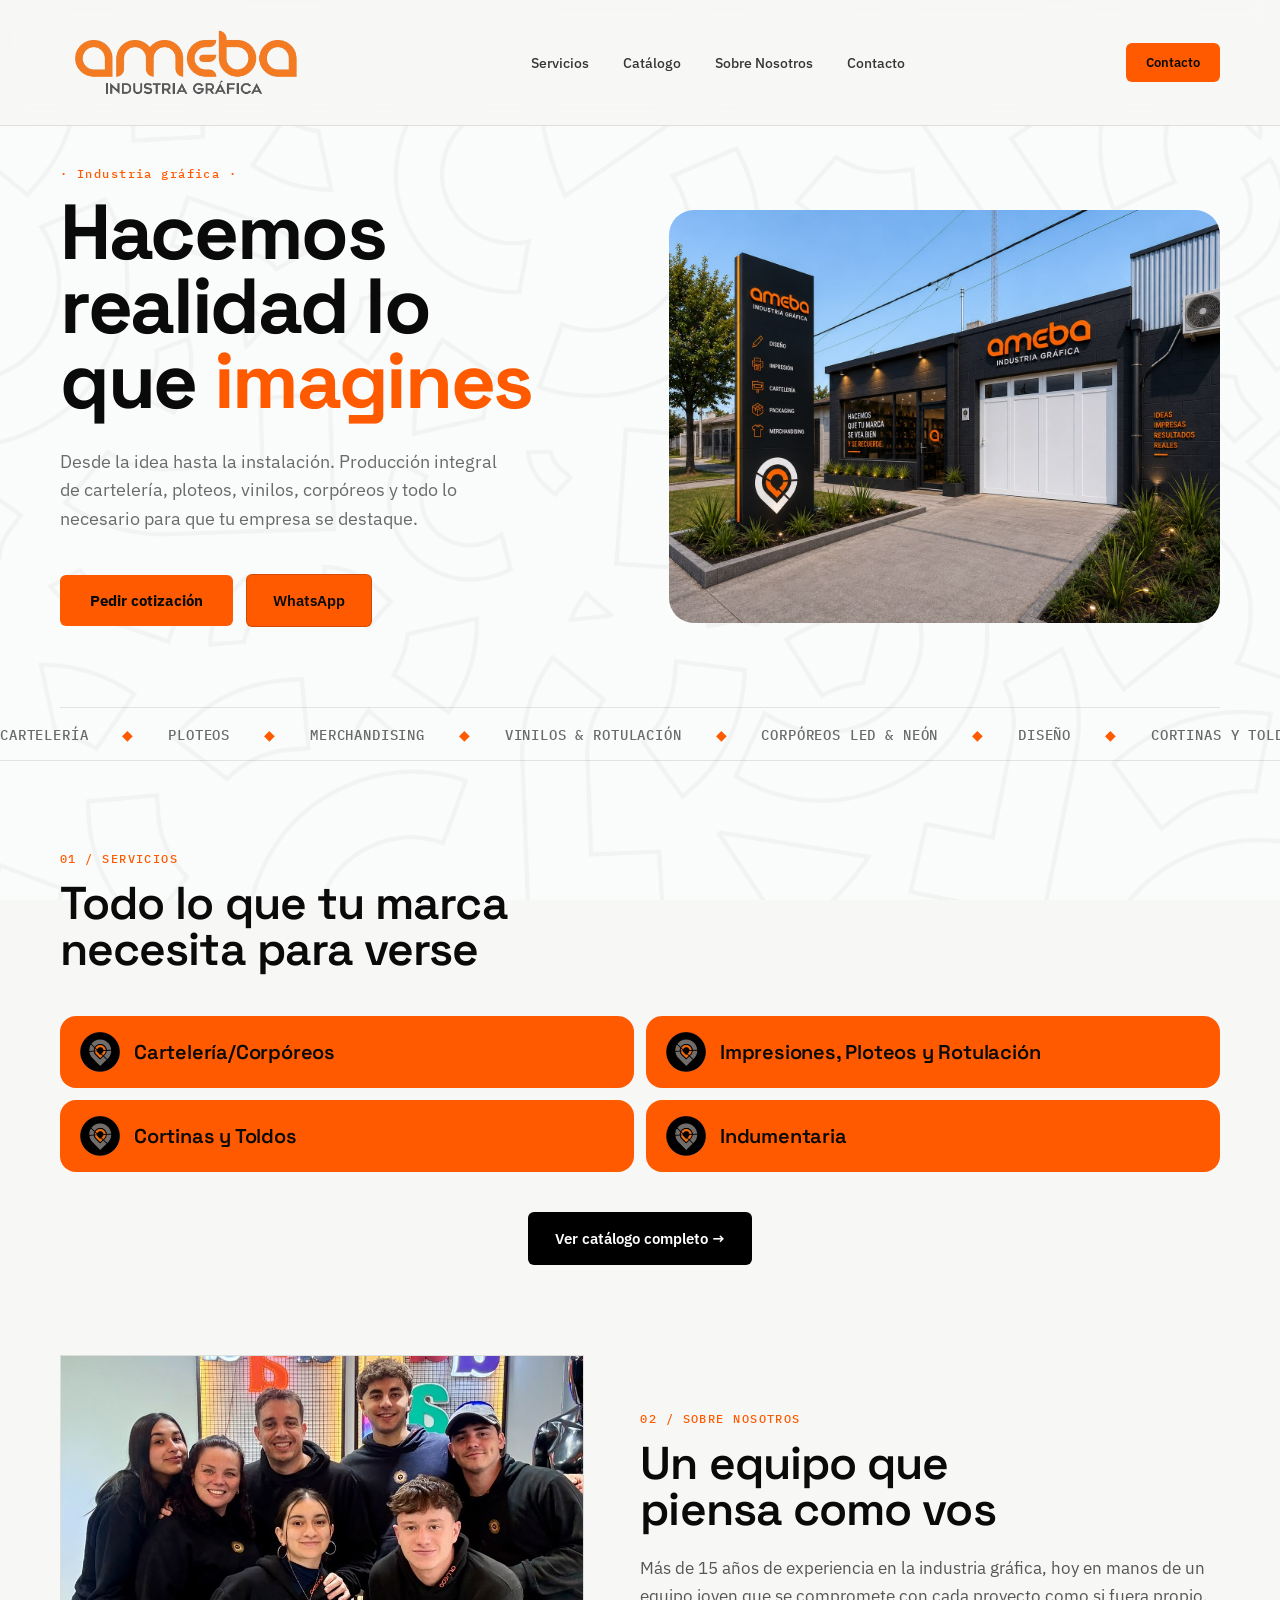
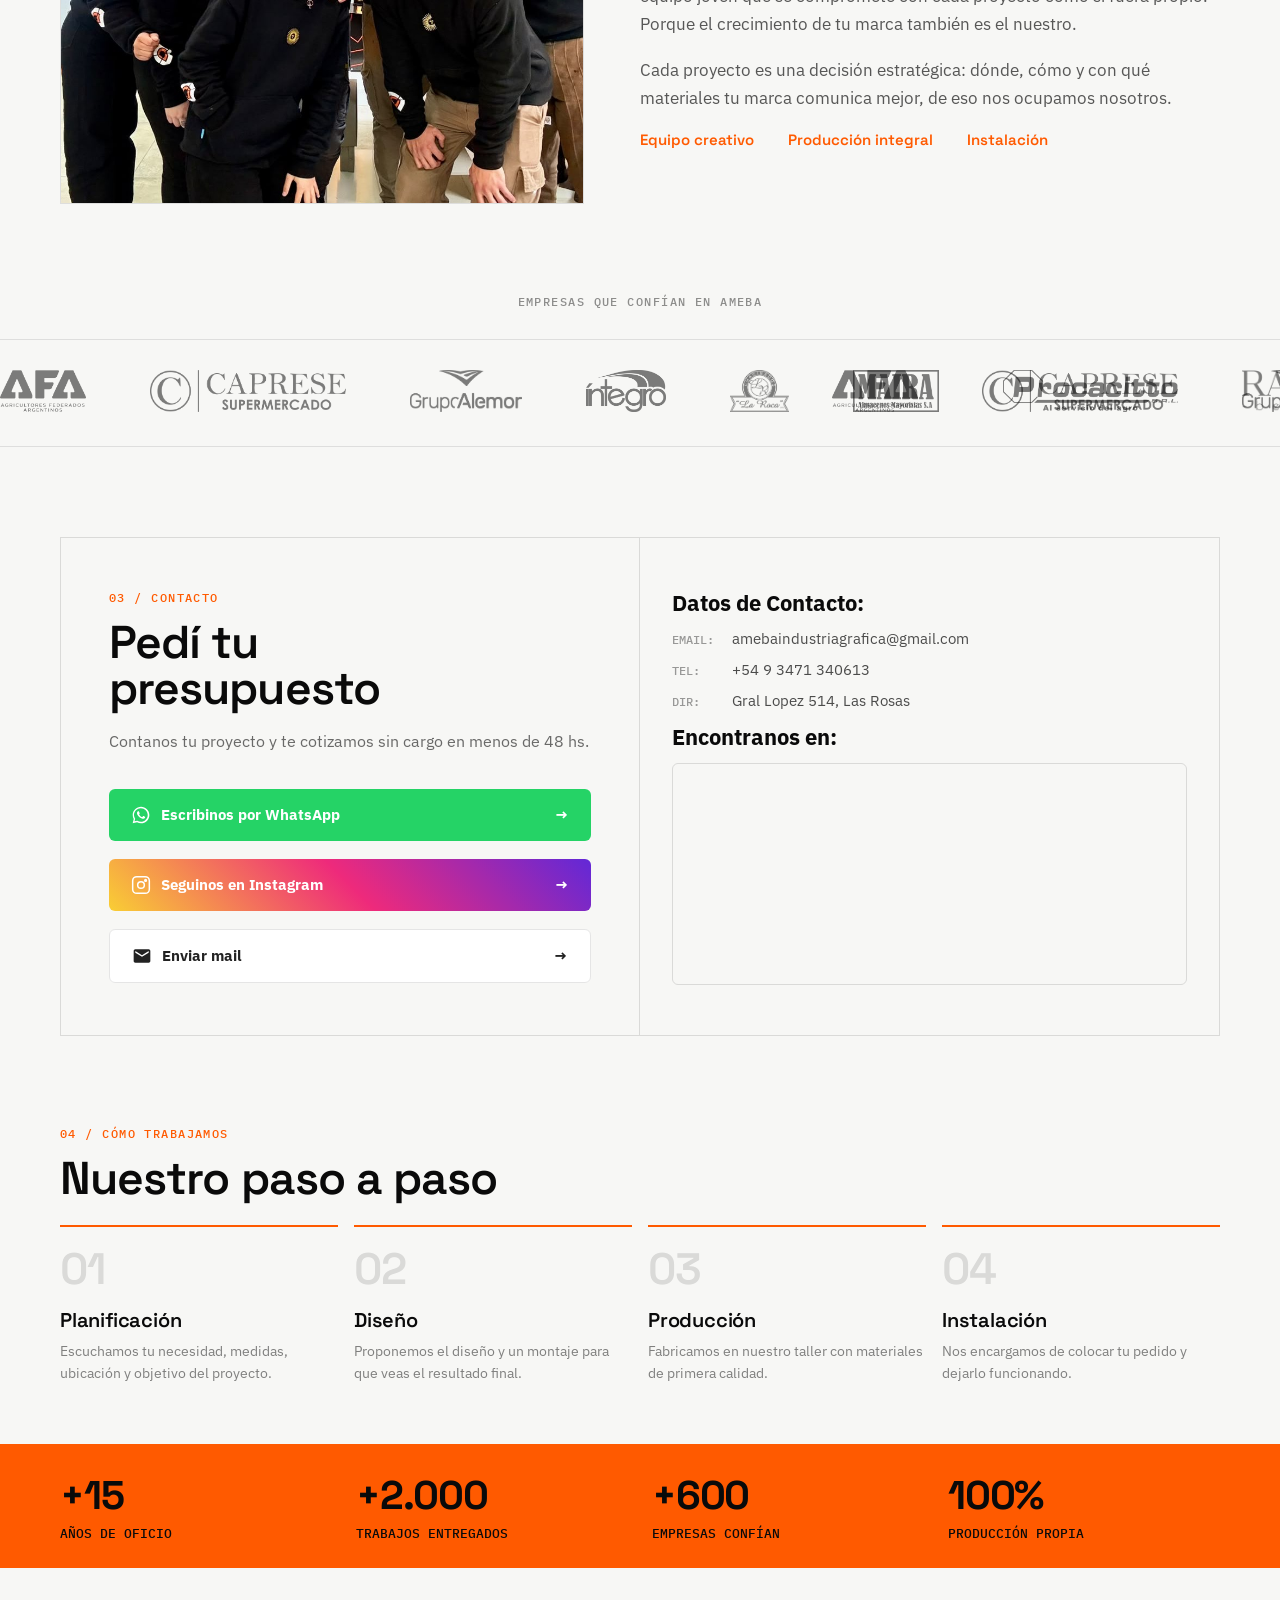
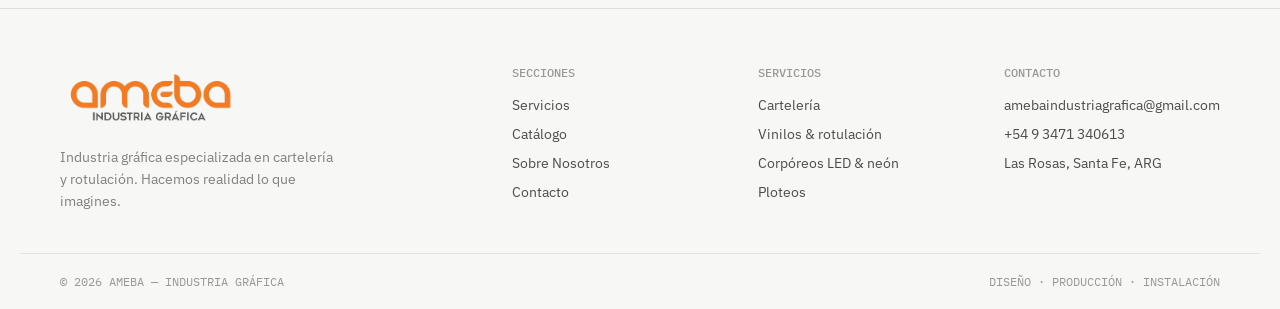
==== commit 8d4ae437: "Reemplazar logos placeholder por empresas reales y arreglar overlap del marquee - Se eliminan los lo" ====
--- a/index.html
+++ b/index.html
@@ -177,21 +177,35 @@
       </div>
       <div class="clientes-ticker">
         <div class="clientes-track">
-          <span class="clientes-group">
-            <img src="./src/logo_1_nortek.png" alt="Tedeschi" />
-            <img src="./src/logo_2_vitalia.png" alt="Ubino" />
-            <img src="./src/logo_3_bruma.png" alt="Procaccito" />
-            <img src="./src/logo_4_kaelo.png" alt="Tecsar" />
-            <img src="./src/logo_5_andes.png" alt="Alemor" />
-            <img src="./src/logo_6_solvix.png" alt="Integro" />
+          <span class="clientes-group clientes-group-a">
+            <img src="./src/empresas/AFA.png" alt="AFA" />
+            <img src="./src/empresas/CAPRESE.png" alt="Caprese" />
+            <img src="./src/empresas/GRUPO ALEMOR.png" alt="Grupo Alemor" />
+            <img src="./src/empresas/INTEGRO.png" alt="Integro" />
+            <img src="./src/empresas/LA ROCA.png" alt="La Roca" />
+            <img src="./src/empresas/MAIRA.png" alt="Maira" />
+            <img src="./src/empresas/PROCACITTO.png" alt="Procaccito" />
+            <img src="./src/empresas/RANCHO BELGRANO.png" alt="Rancho Belgrano" />
+            <img src="./src/empresas/SUPERMERCADO ARCOIRIS.png" alt="Supermercado Arcoiris" />
+            <img src="./src/empresas/TECSAR.png" alt="Tecsar" />
+            <img src="./src/empresas/TEDESCHI.png" alt="Tedeschi" />
+            <img src="./src/empresas/TEMPERINI.png" alt="Temperini" />
+            <img src="./src/empresas/UBINO AUTOMOTORES.png" alt="Ubino Automotores" />
           </span>
-          <span class="clientes-group" aria-hidden="true">
-            <img src="./src/logo_1_nortek.png" alt="" />
-            <img src="./src/logo_2_vitalia.png" alt="" />
-            <img src="./src/logo_3_bruma.png" alt="" />
-            <img src="./src/logo_4_kaelo.png" alt="" />
-            <img src="./src/logo_5_andes.png" alt="" />
-            <img src="./src/logo_6_solvix.png" alt="" />
+          <span class="clientes-group clientes-group-b" aria-hidden="true">
+             <img src="./src/empresas/AFA.png" alt="" />
+            <img src="./src/empresas/CAPRESE.png" alt="" />
+            <img src="./src/empresas/GRUPO ALEMOR.png" alt="" />
+            <img src="./src/empresas/INTEGRO.png" alt="" />
+            <img src="./src/empresas/LA ROCA.png" alt="" />
+            <img src="./src/empresas/MAIRA.png" alt="" />
+            <img src="./src/empresas/PROCACITTO.png" alt="" />
+            <img src="./src/empresas/RANCHO BELGRANO.png" alt="" />
+            <img src="./src/empresas/SUPERMERCADO ARCOIRIS.png" alt="" />
+            <img src="./src/empresas/TECSAR.png" alt="" />
+            <img src="./src/empresas/TEDESCHI.png" alt="" />
+            <img src="./src/empresas/TEMPERINI.png" alt="" />
+            <img src="./src/empresas/UBINO AUTOMOTORES.png" alt="" />
           </span>
         </div>
       </div>
@@ -217,8 +231,8 @@
                 ><svg viewBox="0 0 24 24" fill="currentColor">
                   <path
                     d="M12.04 2c-5.5 0-10 4.5-10 10 0 1.77.46 3.44 1.26 4.88L2 22l5.25-1.38A9.96 9.96 0 0 0 12.04 22c5.5 0 10-4.5 10-10s-4.5-10-10-10Zm0 18.2c-1.6 0-3.1-.43-4.4-1.2l-.32-.19-3.12.82.83-3.04-.2-.32a8.18 8.18 0 0 1-1.24-4.27c0-4.53 3.7-8.2 8.24-8.2s8.24 3.67 8.24 8.2-3.7 8.2-8.24 8.2Zm4.5-6.13c-.24-.12-1.44-.71-1.66-.8-.22-.08-.39-.12-.55.12-.16.24-.63.8-.78.96-.14.16-.29.18-.53.06-.24-.12-1.02-.38-1.94-1.2-.72-.64-1.2-1.43-1.35-1.67-.14-.24-.02-.37.11-.49.11-.11.24-.29.36-.43.12-.14.16-.24.24-.4.08-.16.04-.3-.02-.42-.06-.12-.55-1.33-.76-1.82-.2-.48-.4-.41-.55-.42-.14-.01-.3-.01-.46-.01-.16 0-.42.06-.64.3-.22.24-.84.82-.84 2s.86 2.32.98 2.48c.12.16 1.7 2.6 4.13 3.64.58.25 1.03.4 1.38.51.58.18 1.11.16 1.53.1.47-.07 1.44-.59 1.64-1.16.2-.57.2-1.06.14-1.16-.06-.1-.22-.16-.46-.28Z"
-                  /></svg
-                >Escribinos por WhatsApp</span
+                  /></svg>
+                Escribinos por WhatsApp</span
               ><span>→</span>
             </a>
             <a
@@ -236,8 +250,8 @@
                 >
                   <rect x="2" y="2" width="20" height="20" rx="5" />
                   <circle cx="12" cy="12" r="4" />
-                  <circle cx="17.5" cy="6.5" r="1" /></svg
-                >Seguinos en Instagram</span
+                  <circle cx="17.5" cy="6.5" r="1" /></svg>
+                Seguinos en Instagram</span
               ><span>→</span>
             </a>
             <a
@@ -248,8 +262,8 @@
                 ><svg viewBox="0 0 24 24" fill="currentColor">
                   <path
                     d="M20 4H4c-1.1 0-1.99.9-1.99 2L2 18c0 1.1.9 2 2 2h16c1.1 0 2-.9 2-2V6c0-1.1-.9-2-2-2Zm0 4-8 5-8-5V6l8 5 8-5v2Z"
-                  /></svg
-                >Enviar mail</span
+                  /></svg>
+                Enviar mail</span
               ><span>→</span>
             </a>
           </div>
@@ -357,7 +371,7 @@
           <h5>SECCIONES</h5>
           <div class="items">
             <a href="#servicios">Servicios</a>
-            <a href="#catalogo">Catálogo</a>
+            <a href="catalogo.html">Catálogo</a>
             <a href="#nosotros">Sobre Nosotros</a>
             <a href="#contacto">Contacto</a>
           </div>
@@ -395,25 +409,6 @@
           navLinks.classList.remove("open");
         });
       });
-
-      // Filtro de catálogo
-      var filtros = document.querySelectorAll("#filtros .filtro");
-      var obras = document.querySelectorAll("#obras .obra");
-      filtros.forEach(function (btn) {
-        btn.addEventListener("click", function () {
-          filtros.forEach(function (b) {
-            b.classList.remove("active");
-          });
-          btn.classList.add("active");
-          var cat = btn.getAttribute("data-cat");
-          obras.forEach(function (o) {
-            o.style.display =
-              cat === "Todos" || o.getAttribute("data-cat") === cat
-                ? ""
-                : "none";
-          });
-        });
-      });
     </script>
   </body>
-</html>
+</html>
--- a/styles.css
+++ b/styles.css
@@ -513,19 +513,27 @@
 
 .clientes-track {
   display: inline-flex;
-  animation: marquee 12s linear infinite
+  animation: marquee 24s linear infinite
 }
 
 .clientes-group {
   display: inline-flex;
   align-items: center;
-  gap: 64px;
+  gap: 64px
+}
+
+.clientes-group-a {
+  padding-right: 64px
+}
+
+.clientes-group-b {
   padding-right: 64px
 }
 
 .clientes-group img {
   height: 42px;
   width: auto;
+  flex-shrink: 0;
   object-fit: contain;
   filter: grayscale(100%);
   opacity: .5;
@@ -799,7 +807,11 @@
 /* ============ RESPONSIVE ============ */
 @media (max-width:1080px) {
   .clientes-group {
-    gap: 44px;
+    gap: 44px
+  }
+
+  .clientes-group-a,
+  .clientes-group-b {
     padding-right: 44px
   }
 
@@ -951,7 +963,11 @@
   }
 
   .clientes-group {
-    gap: 32px;
+    gap: 32px
+  }
+
+  .clientes-group-a,
+  .clientes-group-b {
     padding-right: 32px
   }
 
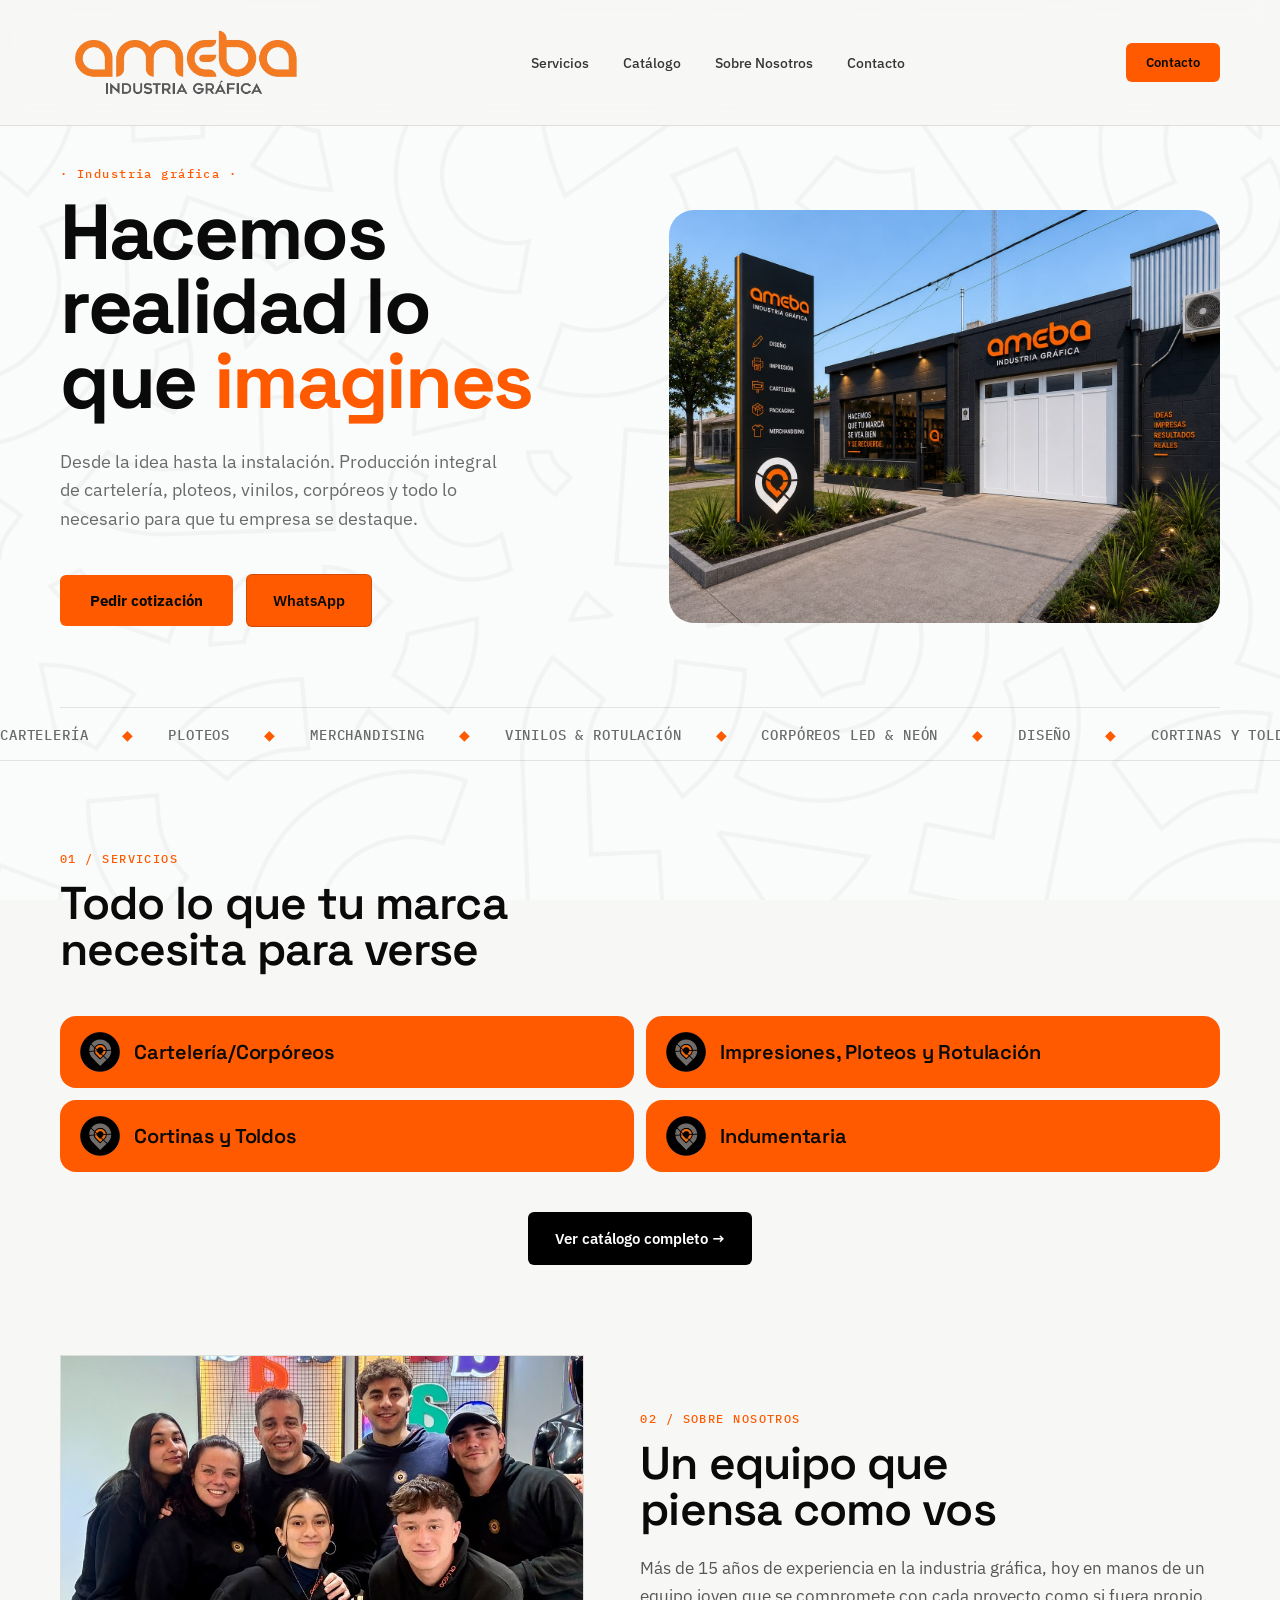
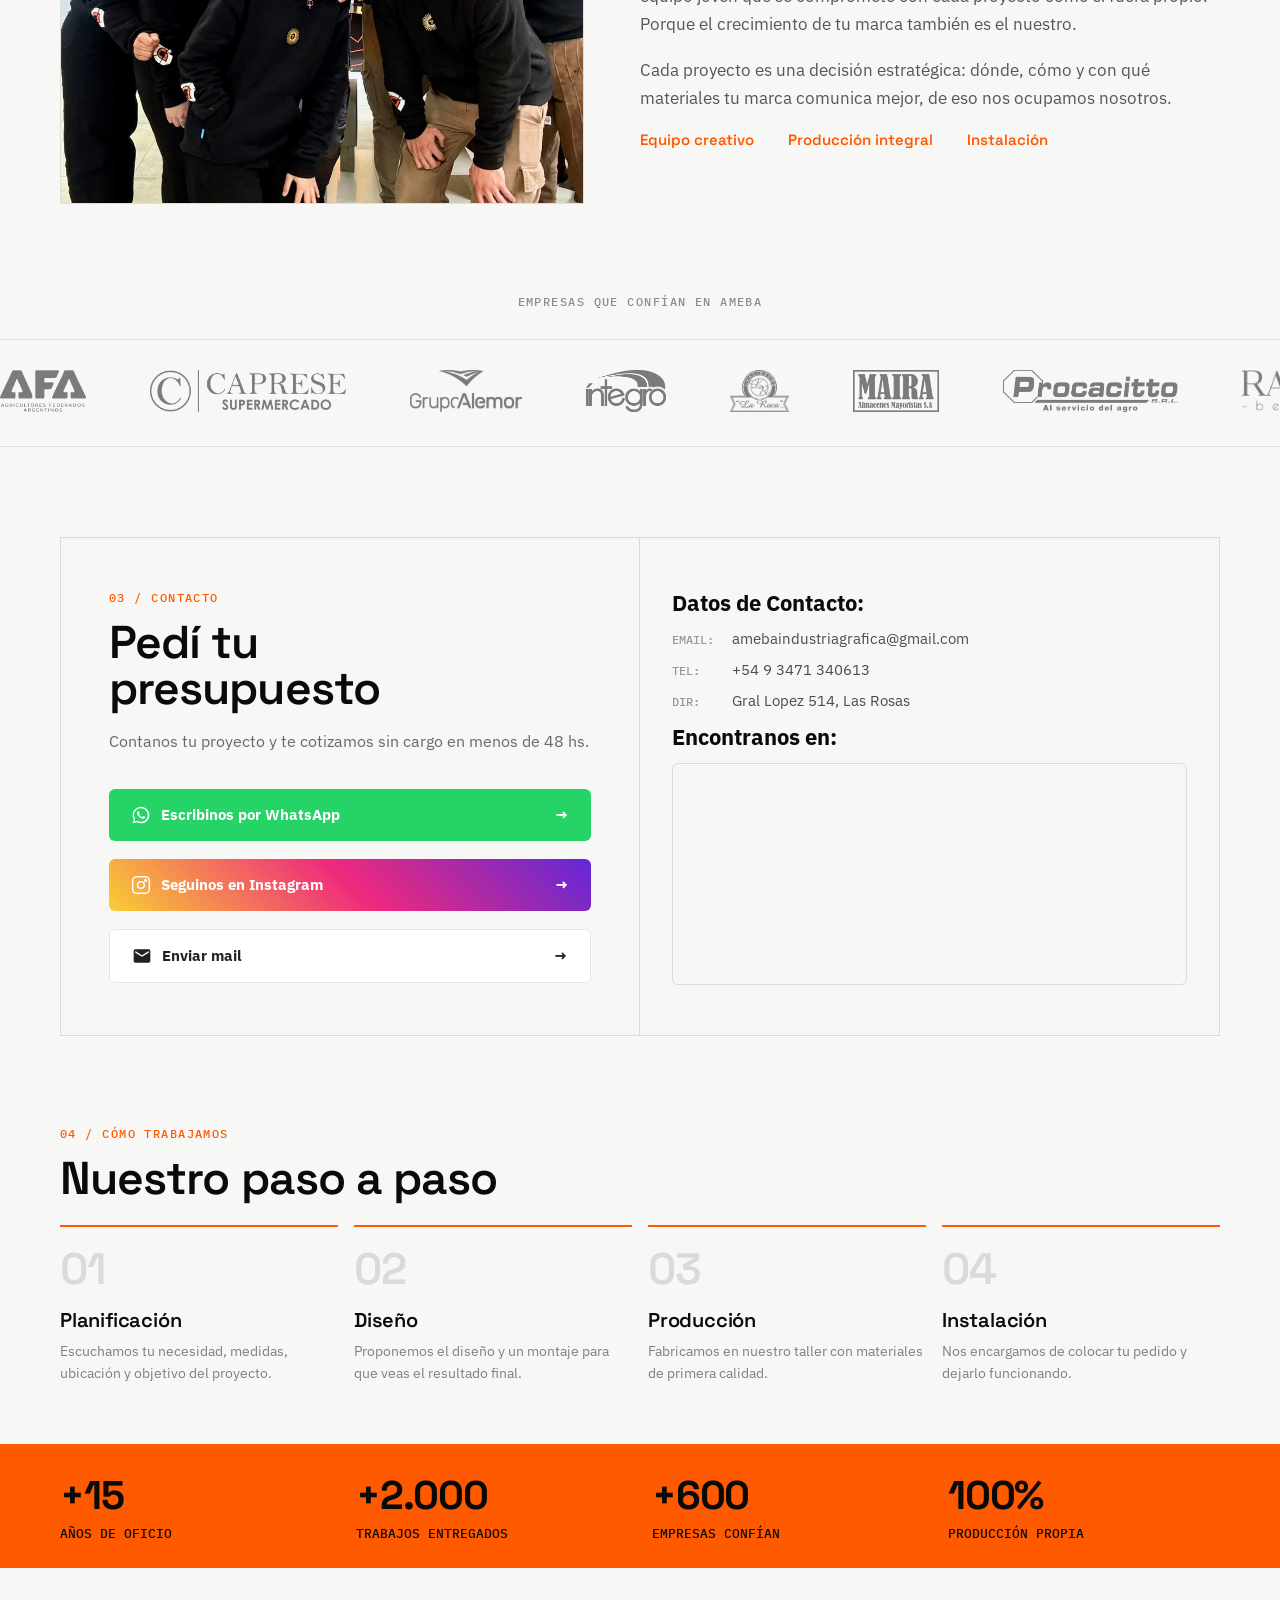
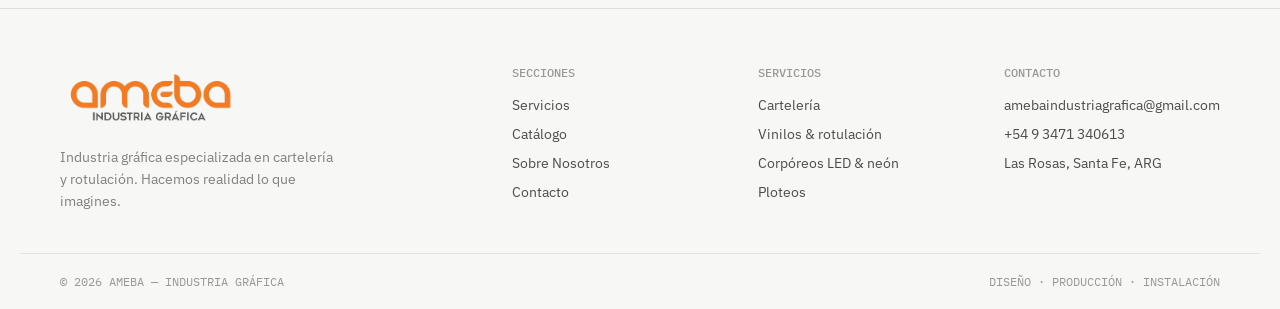
==== commit c56074f7: "cambios finales, catalogo cargado" ====
--- a/index.html
+++ b/index.html
@@ -6,7 +6,7 @@
     <title>Ameba | Industria Gráfica</title>
     <meta
       name="description"
-      content="Ameba: industria gráfica especializada en cartelería y rotulación. Diseño, producción e instalación. Hacemos realidad lo que imaginás."
+      content="Ameba: industria gráfica especializada en cartelería y rotulación. Diseño, producción e instalación. Hacemos realidad lo que imagines."
     />
     <link rel="preconnect" href="https://fonts.googleapis.com" />
     <link rel="preconnect" href="https://fonts.gstatic.com" crossorigin />
@@ -177,35 +177,35 @@
       </div>
       <div class="clientes-ticker">
         <div class="clientes-track">
-          <span class="clientes-group clientes-group-a">
+          <span class="clientes-group">
             <img src="./src/empresas/AFA.png" alt="AFA" />
             <img src="./src/empresas/CAPRESE.png" alt="Caprese" />
-            <img src="./src/empresas/GRUPO ALEMOR.png" alt="Grupo Alemor" />
+            <img src="./src/empresas/GRUPO%20ALEMOR.png" alt="Grupo Alemor" />
             <img src="./src/empresas/INTEGRO.png" alt="Integro" />
-            <img src="./src/empresas/LA ROCA.png" alt="La Roca" />
+            <img src="./src/empresas/LA%20ROCA.png" alt="La Roca" />
             <img src="./src/empresas/MAIRA.png" alt="Maira" />
             <img src="./src/empresas/PROCACITTO.png" alt="Procaccito" />
-            <img src="./src/empresas/RANCHO BELGRANO.png" alt="Rancho Belgrano" />
-            <img src="./src/empresas/SUPERMERCADO ARCOIRIS.png" alt="Supermercado Arcoiris" />
+            <img src="./src/empresas/RANCHO%20BELGRANO.png" alt="Rancho Belgrano" />
+            <img src="./src/empresas/SUPERMERCADO%20ARCOIRIS.png" alt="Supermercado Arcoiris" />
             <img src="./src/empresas/TECSAR.png" alt="Tecsar" />
             <img src="./src/empresas/TEDESCHI.png" alt="Tedeschi" />
             <img src="./src/empresas/TEMPERINI.png" alt="Temperini" />
-            <img src="./src/empresas/UBINO AUTOMOTORES.png" alt="Ubino Automotores" />
+            <img src="./src/empresas/UBINO%20AUTOMOTORES.png" alt="Ubino Automotores" />
           </span>
-          <span class="clientes-group clientes-group-b" aria-hidden="true">
-             <img src="./src/empresas/AFA.png" alt="" />
+          <span class="clientes-group" aria-hidden="true">
+            <img src="./src/empresas/AFA.png" alt="" />
             <img src="./src/empresas/CAPRESE.png" alt="" />
-            <img src="./src/empresas/GRUPO ALEMOR.png" alt="" />
+            <img src="./src/empresas/GRUPO%20ALEMOR.png" alt="" />
             <img src="./src/empresas/INTEGRO.png" alt="" />
-            <img src="./src/empresas/LA ROCA.png" alt="" />
+            <img src="./src/empresas/LA%20ROCA.png" alt="" />
             <img src="./src/empresas/MAIRA.png" alt="" />
             <img src="./src/empresas/PROCACITTO.png" alt="" />
-            <img src="./src/empresas/RANCHO BELGRANO.png" alt="" />
-            <img src="./src/empresas/SUPERMERCADO ARCOIRIS.png" alt="" />
+            <img src="./src/empresas/RANCHO%20BELGRANO.png" alt="" />
+            <img src="./src/empresas/SUPERMERCADO%20ARCOIRIS.png" alt="" />
             <img src="./src/empresas/TECSAR.png" alt="" />
             <img src="./src/empresas/TEDESCHI.png" alt="" />
             <img src="./src/empresas/TEMPERINI.png" alt="" />
-            <img src="./src/empresas/UBINO AUTOMOTORES.png" alt="" />
+            <img src="./src/empresas/UBINO%20AUTOMOTORES.png" alt="" />
           </span>
         </div>
       </div>
@@ -231,8 +231,7 @@
                 ><svg viewBox="0 0 24 24" fill="currentColor">
                   <path
                     d="M12.04 2c-5.5 0-10 4.5-10 10 0 1.77.46 3.44 1.26 4.88L2 22l5.25-1.38A9.96 9.96 0 0 0 12.04 22c5.5 0 10-4.5 10-10s-4.5-10-10-10Zm0 18.2c-1.6 0-3.1-.43-4.4-1.2l-.32-.19-3.12.82.83-3.04-.2-.32a8.18 8.18 0 0 1-1.24-4.27c0-4.53 3.7-8.2 8.24-8.2s8.24 3.67 8.24 8.2-3.7 8.2-8.24 8.2Zm4.5-6.13c-.24-.12-1.44-.71-1.66-.8-.22-.08-.39-.12-.55.12-.16.24-.63.8-.78.96-.14.16-.29.18-.53.06-.24-.12-1.02-.38-1.94-1.2-.72-.64-1.2-1.43-1.35-1.67-.14-.24-.02-.37.11-.49.11-.11.24-.29.36-.43.12-.14.16-.24.24-.4.08-.16.04-.3-.02-.42-.06-.12-.55-1.33-.76-1.82-.2-.48-.4-.41-.55-.42-.14-.01-.3-.01-.46-.01-.16 0-.42.06-.64.3-.22.24-.84.82-.84 2s.86 2.32.98 2.48c.12.16 1.7 2.6 4.13 3.64.58.25 1.03.4 1.38.51.58.18 1.11.16 1.53.1.47-.07 1.44-.59 1.64-1.16.2-.57.2-1.06.14-1.16-.06-.1-.22-.16-.46-.28Z"
-                  /></svg>
-                Escribinos por WhatsApp</span
+                  /></svg>Escribinos por WhatsApp</span
               ><span>→</span>
             </a>
             <a
@@ -250,8 +249,7 @@
                 >
                   <rect x="2" y="2" width="20" height="20" rx="5" />
                   <circle cx="12" cy="12" r="4" />
-                  <circle cx="17.5" cy="6.5" r="1" /></svg>
-                Seguinos en Instagram</span
+                  <circle cx="17.5" cy="6.5" r="1" /></svg>Seguinos en Instagram</span
               ><span>→</span>
             </a>
             <a
@@ -262,8 +260,7 @@
                 ><svg viewBox="0 0 24 24" fill="currentColor">
                   <path
                     d="M20 4H4c-1.1 0-1.99.9-1.99 2L2 18c0 1.1.9 2 2 2h16c1.1 0 2-.9 2-2V6c0-1.1-.9-2-2-2Zm0 4-8 5-8-5V6l8 5 8-5v2Z"
-                  /></svg>
-                Enviar mail</span
+                  /></svg>Enviar mail</span
               ><span>→</span>
             </a>
           </div>
@@ -411,4 +408,4 @@
       });
     </script>
   </body>
-</html>+</html>
--- a/styles.css
+++ b/styles.css
@@ -519,15 +519,8 @@
 .clientes-group {
   display: inline-flex;
   align-items: center;
-  gap: 64px
-}
-
-.clientes-group-a {
-  padding-right: 64px
-}
-
-.clientes-group-b {
-  padding-right: 64px
+  gap: 64px;
+  padding-right: 1815px
 }
 
 .clientes-group img {
@@ -807,12 +800,8 @@
 /* ============ RESPONSIVE ============ */
 @media (max-width:1080px) {
   .clientes-group {
-    gap: 44px
-  }
-
-  .clientes-group-a,
-  .clientes-group-b {
-    padding-right: 44px
+    gap: 44px;
+    padding-right: 1800px
   }
 
   .footer-grid {
@@ -963,12 +952,8 @@
   }
 
   .clientes-group {
-    gap: 32px
-  }
-
-  .clientes-group-a,
-  .clientes-group-b {
-    padding-right: 32px
+    gap: 32px;
+    padding-right: 1370px
   }
 
 
@@ -1150,4 +1135,4 @@
   .carrusel-arrow {
     display: flex
   }
-}+}
